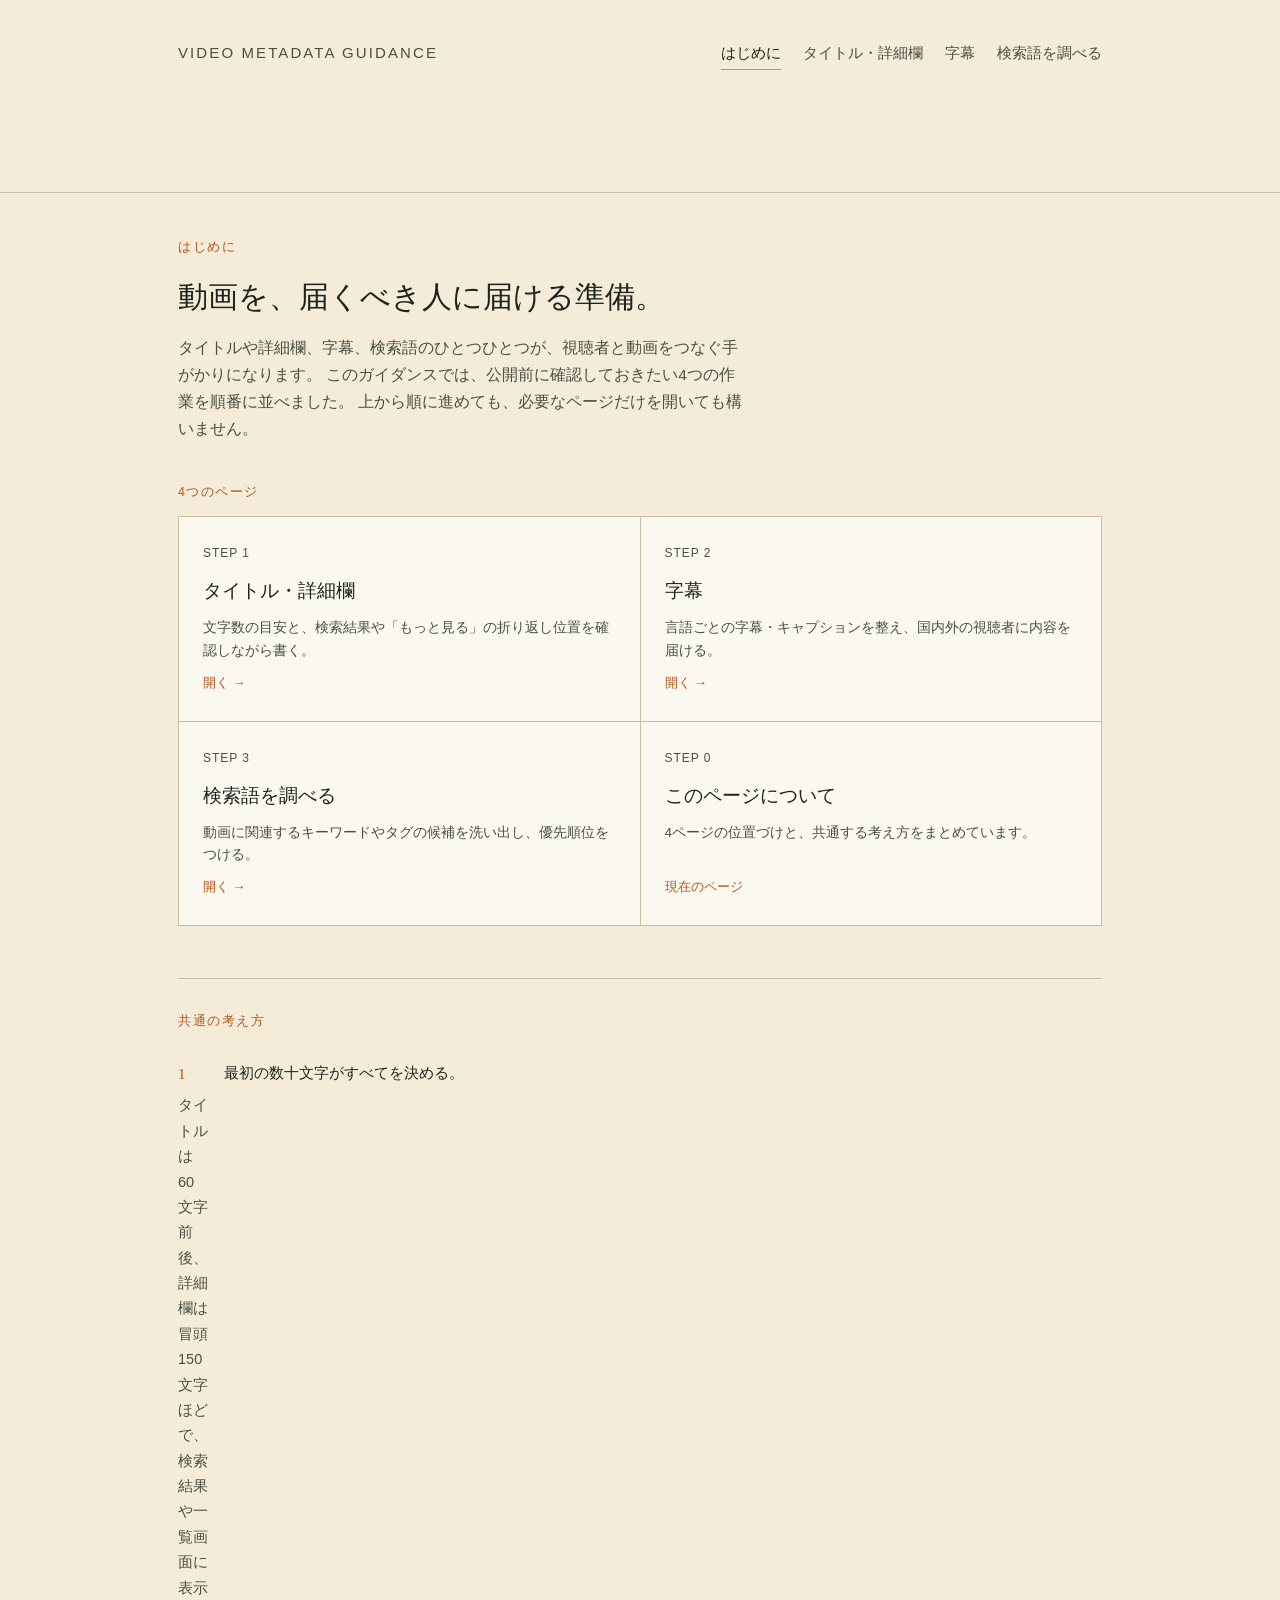
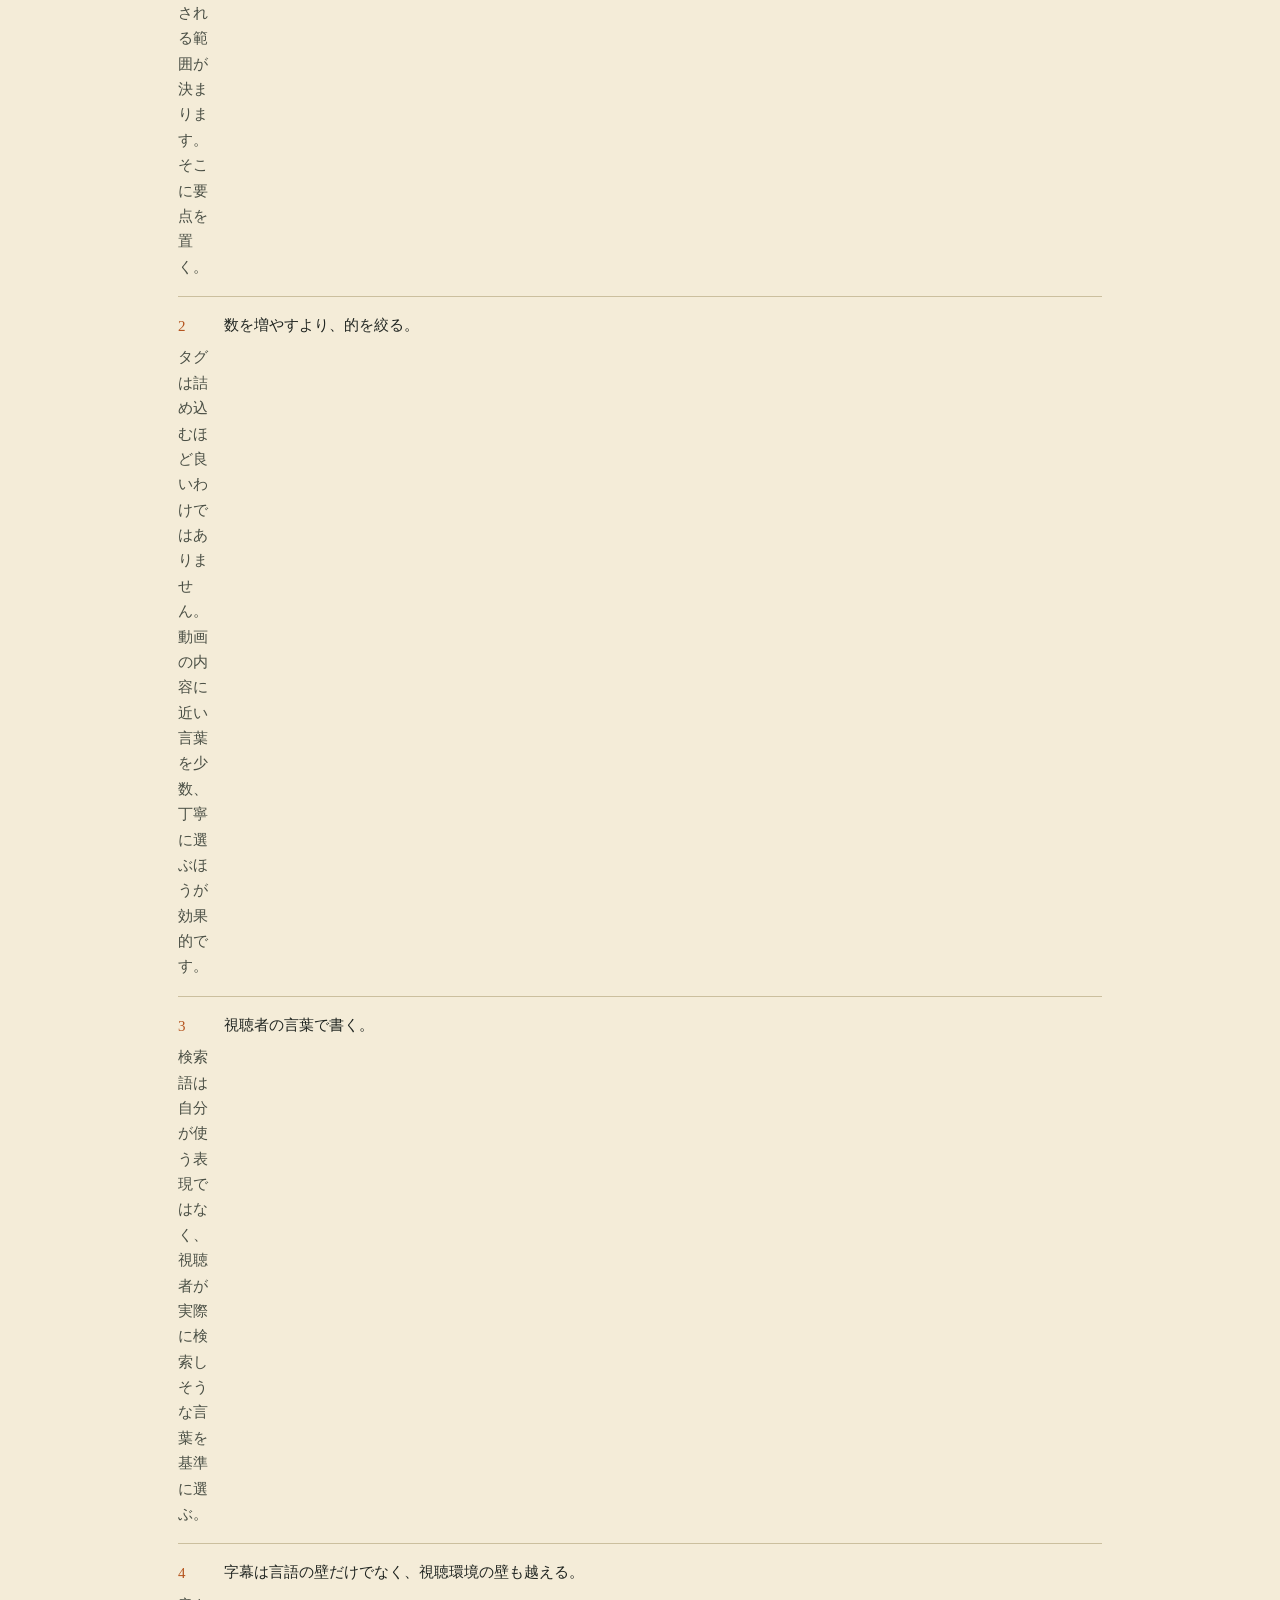
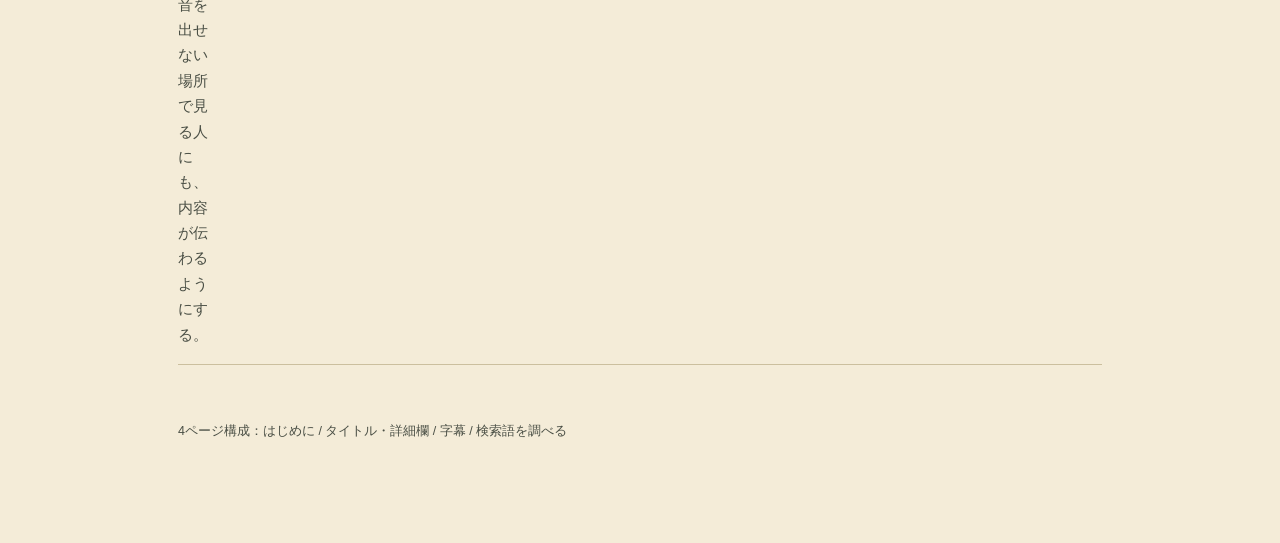
==== index.html @ c5a09285 "Add files via upload" ====
<!DOCTYPE html>
<html lang="ja">
<head>
<meta charset="UTF-8">
<meta name="viewport" content="width=device-width, initial-scale=1.0">
<title>動画メタデータ ガイダンス</title>
<link rel="stylesheet" href="style.css">
</head>
<body>

<header class="top">
  <div class="wrap">
    <div class="brand">VIDEO METADATA GUIDANCE</div>
    <nav class="pages">
      <a href="index.html" aria-current="page">はじめに</a>
      <a href="description.html">タイトル・詳細欄</a>
      <a href="translation.html">字幕</a>
      <a href="keyword.html">検索語を調べる</a>
    </nav>
  </div>
</header>

<div class="wrap">

  <p class="section-label">はじめに</p>
  <h1>動画を、届くべき人に届ける準備。</h1>
  <p class="lede">
    タイトルや詳細欄、字幕、検索語のひとつひとつが、視聴者と動画をつなぐ手がかりになります。
    このガイダンスでは、公開前に確認しておきたい4つの作業を順番に並べました。
    上から順に進めても、必要なページだけを開いても構いません。
  </p>

  <p class="section-label">4つのページ</p>
  <div class="map">
    <a href="description.html">
      <span class="step">STEP 1</span>
      <h2>タイトル・詳細欄</h2>
      <p>文字数の目安と、検索結果や「もっと見る」の折り返し位置を確認しながら書く。</p>
      <span class="go">開く →</span>
    </a>
    <a href="translation.html">
      <span class="step">STEP 2</span>
      <h2>字幕</h2>
      <p>言語ごとの字幕・キャプションを整え、国内外の視聴者に内容を届ける。</p>
      <span class="go">開く →</span>
    </a>
    <a href="keyword.html">
      <span class="step">STEP 3</span>
      <h2>検索語を調べる</h2>
      <p>動画に関連するキーワードやタグの候補を洗い出し、優先順位をつける。</p>
      <span class="go">開く →</span>
    </a>
    <a href="index.html">
      <span class="step">STEP 0</span>
      <h2>このページについて</h2>
      <p>4ページの位置づけと、共通する考え方をまとめています。</p>
      <span class="go">現在のページ</span>
    </a>
  </div>

  <div class="principles">
    <p class="section-label">共通の考え方</p>
    <ol>
      <li><strong>最初の数十文字がすべてを決める。</strong>タイトルは60文字前後、詳細欄は冒頭150文字ほどで、検索結果や一覧画面に表示される範囲が決まります。そこに要点を置く。</li>
      <li><strong>数を増やすより、的を絞る。</strong>タグは詰め込むほど良いわけではありません。動画の内容に近い言葉を少数、丁寧に選ぶほうが効果的です。</li>
      <li><strong>視聴者の言葉で書く。</strong>検索語は自分が使う表現ではなく、視聴者が実際に検索しそうな言葉を基準に選ぶ。</li>
      <li><strong>字幕は言語の壁だけでなく、視聴環境の壁も越える。</strong>音を出せない場所で見る人にも、内容が伝わるようにする。</li>
    </ol>
  </div>

  <footer>
    4ページ構成：はじめに / タイトル・詳細欄 / 字幕 / 検索語を調べる
  </footer>

</div>

</body>
</html>
---- style.css ----
:root {
  --bg: #f4ecd8;
  --ink: #1f2420;
  --ink-soft: #4a4f45;
  --line: #cbbf9e;
  --panel: #fbf8ef;
  --accent: #b5551f;
  --accent-soft: #d98e3e;
  --good: #4c6b4f;
  --warn: #b5551f;
}

/* ---------- 基本 ---------- */
* { box-sizing: border-box; }

body {
  margin: 0;
  background: var(--bg);
  color: var(--ink);
  font-family: "Hiragino Mincho ProN", "Yu Mincho", Georgia, serif;
  line-height: 1.75;
}

.wrap { max-width: 980px; margin: 0 auto; padding: 0 28px 100px; }
.sans { font-family: "Hiragino Kaku Gothic ProN", "Yu Gothic", sans-serif; }

/* ---------- ヘッダー・ナビゲーション ---------- */
header.top {
  border-bottom: 1px solid var(--line);
  padding: 40px 0 22px;
  margin-bottom: 44px;
}
header.top .wrap {
  display: flex;
  align-items: baseline;
  justify-content: space-between;
  flex-wrap: wrap;
  gap: 12px 24px;
}
.brand {
  font-size: 15px;
  letter-spacing: 0.14em;
  color: var(--ink-soft);
  font-family: "Hiragino Kaku Gothic ProN", "Yu Gothic", sans-serif;
}
nav.pages {
  display: flex;
  gap: 22px;
  flex-wrap: wrap;
  font-family: "Hiragino Kaku Gothic ProN", "Yu Gothic", sans-serif;
}
nav.pages a {
  font-size: 14.5px;
  color: var(--ink-soft);
  text-decoration: none;
  padding-bottom: 3px;
  border-bottom: 1px solid transparent;
}
nav.pages a:hover,
nav.pages a[aria-current="page"] {
  color: var(--ink);
  border-bottom-color: var(--accent-soft);
}

/* ---------- 見出し・リード文 ---------- */
h1 { font-size: 30px; font-weight: 500; margin: 0 0 10px; }
.lede {
  font-family: "Hiragino Kaku Gothic ProN", "Yu Gothic", sans-serif;
  font-size: 15.5px;
  color: var(--ink-soft);
  max-width: 66ch;
  margin: 0 0 40px;
}
.section-label {
  font-family: "Hiragino Kaku Gothic ProN", "Yu Gothic", sans-serif;
  font-size: 12.5px;
  letter-spacing: 0.12em;
  color: var(--accent);
  margin: 0 0 12px;
}

/* ---------- 入力ブロック共通 ---------- */
.field-block { margin-bottom: 54px; }
.field-head {
  display: flex;
  justify-content: space-between;
  align-items: baseline;
  margin-bottom: 10px;
  flex-wrap: wrap;
  gap: 6px 16px;
}
.field-head h2 { font-size: 20px; font-weight: 500; margin: 0; }
.field-note {
  font-family: "Hiragino Kaku Gothic ProN", "Yu Gothic", sans-serif;
  font-size: 13.5px;
  color: var(--ink-soft);
  margin: 0 0 14px;
}

.counter {
  font-family: "SFMono-Regular", Menlo, Consolas, monospace;
  font-size: 13.5px;
  color: var(--ink-soft);
}
.counter b { color: var(--ink); font-weight: 600; }
.counter.state-good b { color: var(--good); }
.counter.state-warn b { color: var(--warn); }

textarea,
input[type="text"],
select {
  width: 100%;
  font-family: "Hiragino Kaku Gothic ProN", "Yu Gothic", sans-serif;
  font-size: 14.5px;
  color: var(--ink);
  background: var(--panel);
  border: 1px solid var(--line);
  padding: 12px 14px;
  resize: vertical;
  line-height: 1.7;
}
textarea:focus,
input[type="text"]:focus,
select:focus {
  outline: none;
  border-color: var(--accent-soft);
}
#titleInput { font-size: 17px; }
#descInput { min-height: 220px; }

.row2 { display: grid; grid-template-columns: 1fr 1fr; gap: 20px; margin-bottom: 16px; }
.row2 label {
  display: block;
  font-family: "Hiragino Kaku Gothic ProN", "Yu Gothic", sans-serif;
  font-size: 12.5px;
  color: var(--ink-soft);
  margin-bottom: 6px;
}

/* ---------- 目盛り付きプログレスバー ---------- */
.ruler { position: relative; height: 8px; background: var(--line); margin: 14px 0 6px; }
.ruler .fill {
  position: absolute;
  top: 0; left: 0; height: 100%;
  background: var(--accent-soft);
  transition: width 0.1s linear;
}
.ruler .fill.over { background: var(--warn); }
.ruler .mark { position: absolute; top: -3px; width: 1px; height: 14px; background: var(--ink); opacity: 0.35; }
.ruler .mark-label {
  position: absolute;
  top: 12px;
  font-size: 11px;
  font-family: "Hiragino Kaku Gothic ProN", "Yu Gothic", sans-serif;
  color: var(--ink-soft);
  white-space: nowrap;
  transform: translateX(-50%);
}

/* ---------- 検索結果プレビュー（SERP） ---------- */
.preview-label {
  font-family: "Hiragino Kaku Gothic ProN", "Yu Gothic", sans-serif;
  font-size: 12px;
  color: var(--ink-soft);
  margin: 34px 0 8px;
}
.serp {
  background: var(--panel);
  border: 1px solid var(--line);
  padding: 16px 18px;
  max-width: 560px;
}
.serp .serp-title {
  color: #1a0dab;
  font-family: Arial, sans-serif;
  font-size: 18px;
  line-height: 1.3;
  margin-bottom: 4px;
  word-break: break-word;
}
.serp .serp-meta {
  font-family: Arial, sans-serif;
  font-size: 12.5px;
  color: #4a4f45;
  margin-bottom: 6px;
}
.serp .serp-desc {
  font-family: Arial, sans-serif;
  font-size: 13px;
  color: #3c3c3c;
  line-height: 1.5;
}
.serp .serp-desc .cut { color: #8a8578; }

/* ---------- 統計表示 ---------- */
.stat-bar { display: flex; gap: 28px; margin: 16px 0 4px; flex-wrap: wrap; }
.stat { font-family: "Hiragino Kaku Gothic ProN", "Yu Gothic", sans-serif; }
.stat .num {
  font-family: "SFMono-Regular", Menlo, Consolas, monospace;
  font-size: 22px;
  color: var(--ink);
  display: block;
}
.stat .num.warn { color: var(--warn); }
.stat .num.good { color: var(--good); }
.stat .label { font-size: 12px; color: var(--ink-soft); }

/* ---------- ヒント・注意リスト ---------- */
.tips {
  font-family: "Hiragino Kaku Gothic ProN", "Yu Gothic", sans-serif;
  margin-top: 22px;
  padding-top: 18px;
  border-top: 1px solid var(--line);
}
.tips ul { margin: 0; padding-left: 0; list-style: none; }
.tips li {
  font-size: 13.5px;
  color: var(--ink-soft);
  padding: 8px 0 8px 18px;
  position: relative;
}
.tips li::before { content: "―"; position: absolute; left: 0; color: var(--accent-soft); }
.tips li.flag { color: var(--warn); }
.tips li.flag::before { content: "!"; color: var(--warn); font-weight: bold; }

/* ---------- トップページ：ページ一覧マップ ---------- */
.map {
  display: grid;
  grid-template-columns: repeat(2, 1fr);
  gap: 1px;
  background: var(--line);
  border: 1px solid var(--line);
  margin-bottom: 52px;
}
.map a {
  background: var(--panel);
  text-decoration: none;
  color: inherit;
  padding: 26px 24px;
  display: flex;
  flex-direction: column;
  gap: 10px;
  min-height: 150px;
  transition: background 0.15s ease;
}
.map a:hover { background: #fffdf6; }
.map .step {
  font-family: "Hiragino Kaku Gothic ProN", "Yu Gothic", sans-serif;
  font-size: 12px;
  color: var(--ink-soft);
  letter-spacing: 0.08em;
}
.map h2 { font-size: 19px; font-weight: 500; margin: 0; }
.map p {
  font-family: "Hiragino Kaku Gothic ProN", "Yu Gothic", sans-serif;
  font-size: 13.5px;
  color: var(--ink-soft);
  margin: 0;
  line-height: 1.65;
}
.map .go {
  margin-top: auto;
  font-family: "Hiragino Kaku Gothic ProN", "Yu Gothic", sans-serif;
  font-size: 13px;
  color: var(--accent);
}

/* ---------- トップページ：共通の考え方 ---------- */
.principles { border-top: 1px solid var(--line); padding-top: 32px; }
.principles ol {
  font-family: "Hiragino Kaku Gothic ProN", "Yu Gothic", sans-serif;
  padding: 0;
  margin: 0;
  list-style: none;
  counter-reset: p;
}
.principles li {
  counter-increment: p;
  display: grid;
  grid-template-columns: 30px 1fr;
  gap: 4px 16px;
  padding: 16px 0;
  border-bottom: 1px solid var(--line);
  font-size: 14.5px;
  color: var(--ink-soft);
}
.principles li::before {
  content: counter(p);
  font-family: Georgia, serif;
  font-size: 15px;
  color: var(--accent);
}
.principles strong {
  display: block;
  color: var(--ink);
  font-weight: 500;
  margin-bottom: 3px;
}

/* ---------- 字幕ページ：言語チェックリスト ---------- */
.lang-grid {
  display: grid;
  grid-template-columns: repeat(auto-fill, minmax(150px, 1fr));
  gap: 1px;
  background: var(--line);
  border: 1px solid var(--line);
  margin-top: 6px;
}
.lang-grid label {
  background: var(--panel);
  padding: 10px 12px;
  display: flex;
  align-items: center;
  gap: 8px;
  font-family: "Hiragino Kaku Gothic ProN", "Yu Gothic", sans-serif;
  font-size: 13.5px;
  cursor: pointer;
}
.lang-grid input[type="checkbox"] { accent-color: var(--accent); }

/* ---------- 検索語ページ：タグ入力 ---------- */
.tag-input-row { display: flex; gap: 8px; margin-bottom: 14px; }
.tag-input-row input { flex: 1; }
.tag-input-row button {
  font-family: "Hiragino Kaku Gothic ProN", "Yu Gothic", sans-serif;
  font-size: 14px;
  background: var(--ink);
  color: var(--bg);
  border: none;
  padding: 0 22px;
  cursor: pointer;
}
.tag-input-row button:hover { background: var(--accent); }

.tag-list { display: flex; flex-wrap: wrap; gap: 8px; margin-bottom: 14px; min-height: 34px; }
.tag-chip {
  font-family: "Hiragino Kaku Gothic ProN", "Yu Gothic", sans-serif;
  font-size: 13.5px;
  background: var(--panel);
  border: 1px solid var(--line);
  padding: 6px 10px 6px 12px;
  display: flex;
  align-items: center;
  gap: 8px;
}
.tag-chip .len { color: var(--ink-soft); font-size: 11.5px; }
.tag-chip .remove { cursor: pointer; color: var(--ink-soft); font-size: 15px; line-height: 1; }
.tag-chip .remove:hover { color: var(--warn); }
.tag-chip.over { border-color: var(--warn); }

/* ---------- 検索語ページ：キーワード頻度テーブル ---------- */
.kw-table {
  width: 100%;
  border-collapse: collapse;
  font-family: "Hiragino Kaku Gothic ProN", "Yu Gothic", sans-serif;
  font-size: 13.5px;
}
.kw-table th, .kw-table td { text-align: left; padding: 9px 10px; border-bottom: 1px solid var(--line); }
.kw-table th { color: var(--ink-soft); font-weight: 500; font-size: 12px; letter-spacing: 0.04em; }
.kw-table td.bar-cell { width: 40%; }
.kw-bar { height: 10px; background: var(--accent-soft); }
.kw-table tr.in-tags td:first-child { color: var(--good); }

/* ---------- フッター ---------- */
footer.pagefoot {
  margin-top: 60px;
  padding-top: 20px;
  border-top: 1px solid var(--line);
  font-family: "Hiragino Kaku Gothic ProN", "Yu Gothic", sans-serif;
  font-size: 13px;
  color: var(--ink-soft);
  display: flex;
  justify-content: space-between;
  flex-wrap: wrap;
  gap: 8px 16px;
}
footer.pagefoot a { color: var(--accent); text-decoration: none; }

footer {
  margin-top: 56px;
  font-family: "Hiragino Kaku Gothic ProN", "Yu Gothic", sans-serif;
  font-size: 12.5px;
  color: var(--ink-soft);
}

/* ---------- レスポンシブ ---------- */
@media (max-width: 620px) {
  h1 { font-size: 24px; }
  .map { grid-template-columns: 1fr; }
  .field-head { flex-direction: column; align-items: flex-start; }
  .row2 { grid-template-columns: 1fr; }
}
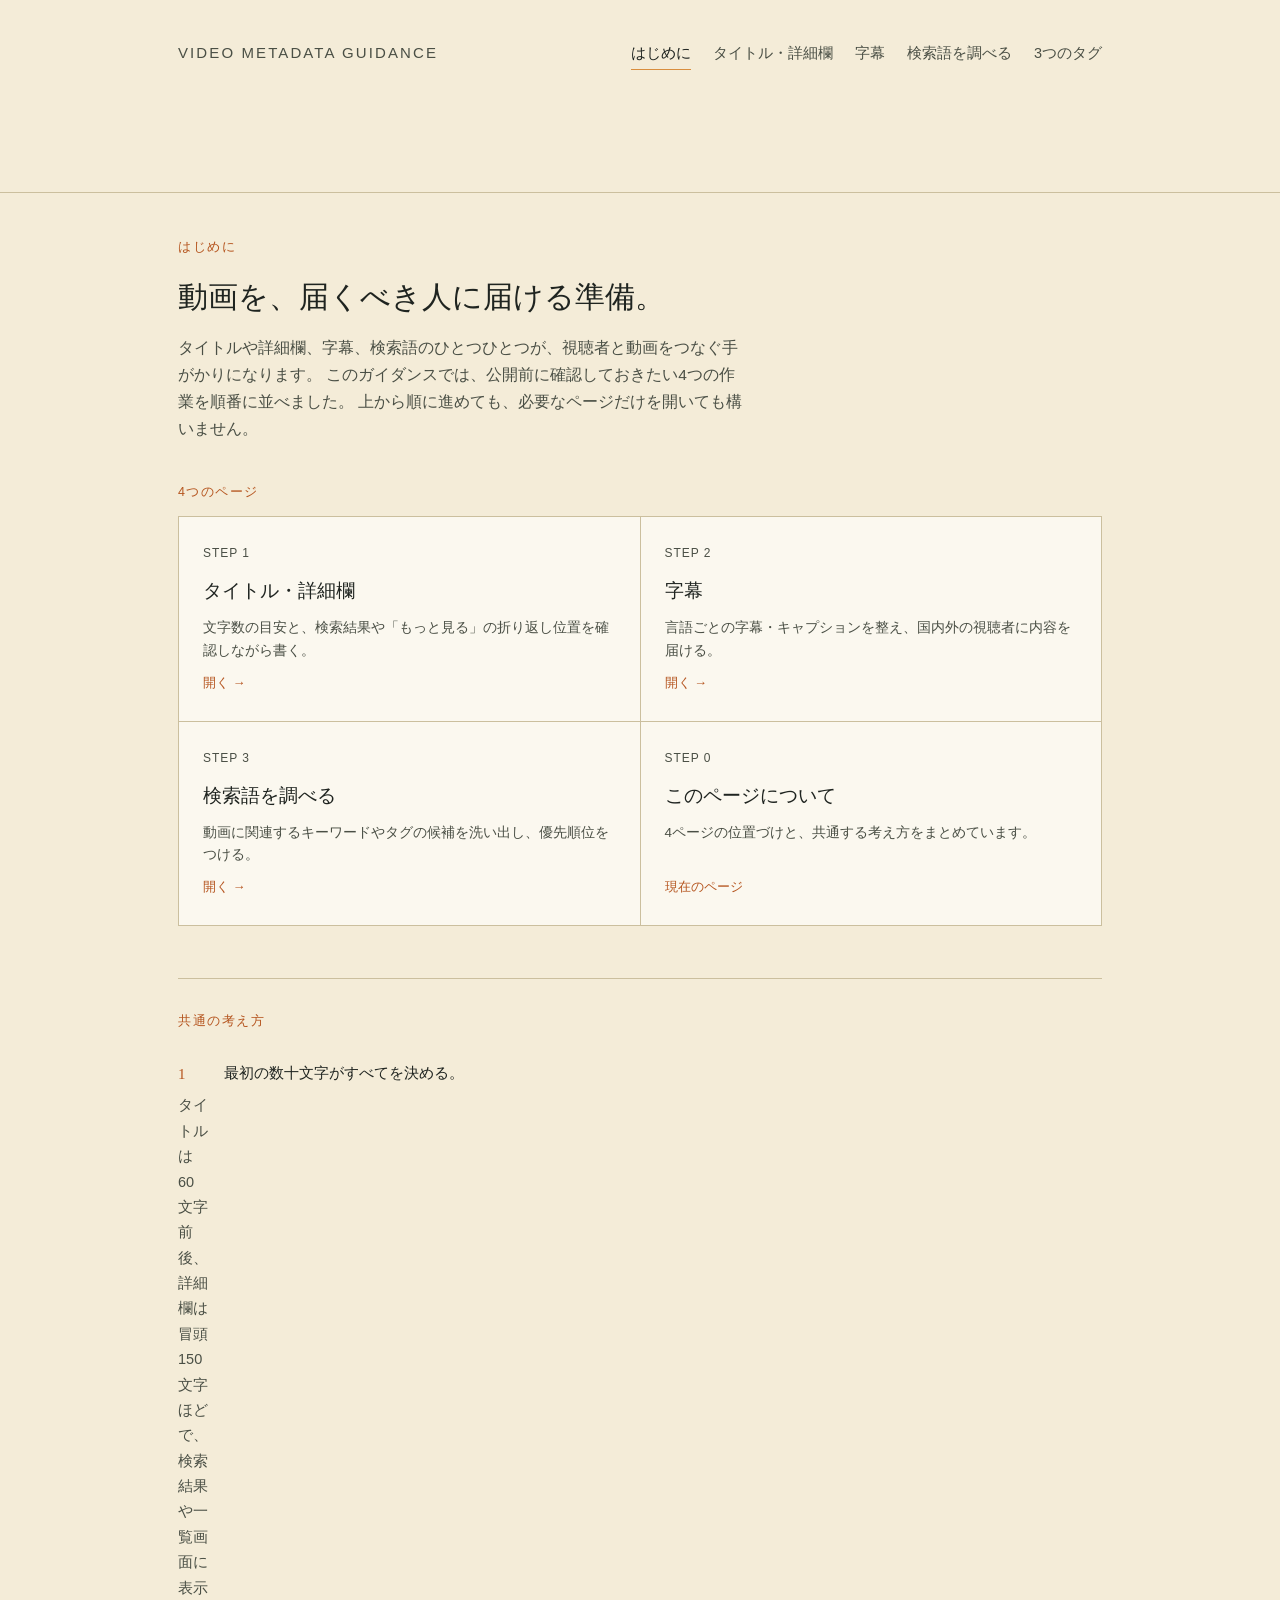
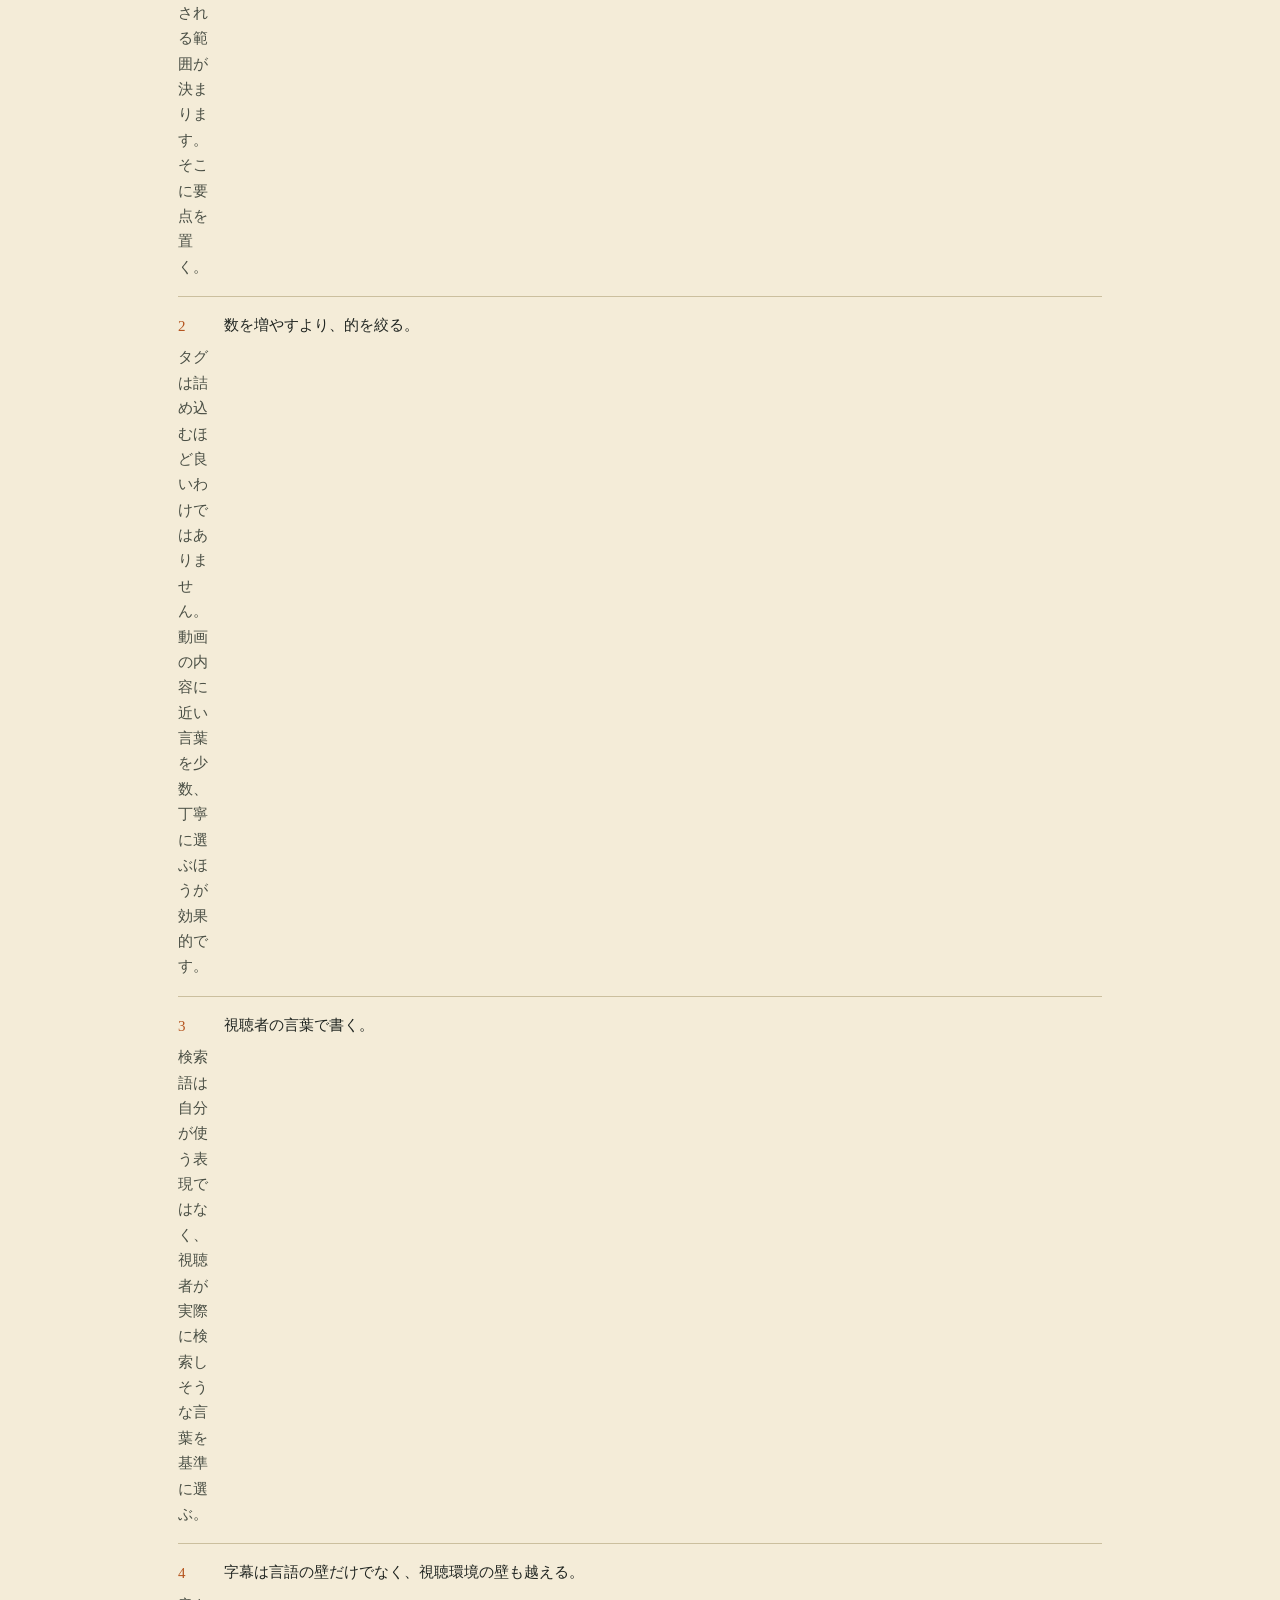
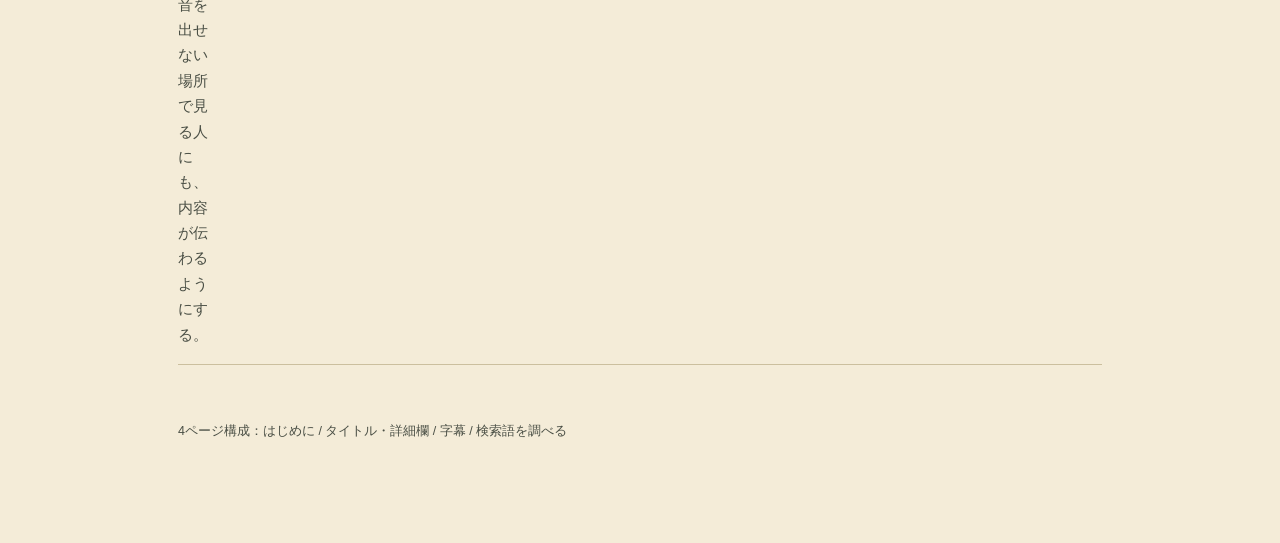
==== commit 5dd92dc3: "Add files via upload" ====
--- a/index.html
+++ b/index.html
@@ -16,6 +16,7 @@
       <a href="description.html">タイトル・詳細欄</a>
       <a href="translation.html">字幕</a>
       <a href="keyword.html">検索語を調べる</a>
+      <a href="threetags.html">3つのタグ</a>
     </nav>
   </div>
 </header>
--- a/style.css
+++ b/style.css
@@ -361,6 +361,139 @@
 .kw-bar { height: 10px; background: var(--accent-soft); }
 .kw-table tr.in-tags td:first-child { color: var(--good); }
 
+/* ---------- アコーディオン（トグル開閉） ---------- */
+.accordion { border-top: 1px solid var(--line); margin-bottom: 44px; }
+.acc-item { border-bottom: 1px solid var(--line); }
+
+.acc-trigger {
+  display: block;
+  width: 100%;
+  text-align: left;
+  background: none;
+  border: none;
+  cursor: pointer;
+  padding: 20px 0;
+  font: inherit;
+  color: var(--ink);
+}
+.acc-trigger:hover .acc-title { color: var(--accent); }
+.acc-trigger:focus-visible { outline: 2px solid var(--accent-soft); outline-offset: 4px; }
+
+.acc-head { display: flex; align-items: baseline; gap: 14px; }
+.acc-mark {
+  font-family: Georgia, serif;
+  font-size: 20px;
+  color: var(--accent);
+  flex-shrink: 0;
+  width: 1.4em;
+}
+.acc-title {
+  font-size: 19px;
+  font-weight: 500;
+  line-height: 1.5;
+  transition: color 0.15s ease;
+}
+.acc-caret {
+  margin-left: auto;
+  font-family: "Hiragino Kaku Gothic ProN", "Yu Gothic", sans-serif;
+  font-size: 13px;
+  color: var(--ink-soft);
+  flex-shrink: 0;
+  transition: transform 0.15s ease;
+}
+.acc-item[data-open="true"] .acc-caret { transform: rotate(180deg); }
+
+.acc-body {
+  overflow: hidden;
+  max-height: 0;
+  transition: max-height 0.25s ease;
+}
+.acc-item[data-open="true"] .acc-body { max-height: var(--acc-body-h, 2000px); }
+
+.acc-body-inner {
+  font-family: "Hiragino Kaku Gothic ProN", "Yu Gothic", sans-serif;
+  font-size: 14.5px;
+  color: var(--ink-soft);
+  padding: 0 0 24px 34px;
+}
+.acc-body-inner p { margin: 0 0 14px; }
+.acc-body-inner p:last-child { margin-bottom: 0; }
+.acc-body-inner code {
+  font-family: "SFMono-Regular", Menlo, Consolas, monospace;
+  font-size: 13px;
+  background: var(--panel);
+  border: 1px solid var(--line);
+  padding: 1px 6px;
+}
+
+/* Q&A：入れ子のトグル */
+.qa-block { margin-top: 4px; }
+.qa-item { border-top: 1px solid var(--line); }
+.qa-item:first-child { border-top: none; }
+
+.qa-trigger {
+  display: flex;
+  align-items: baseline;
+  gap: 10px;
+  width: 100%;
+  text-align: left;
+  background: none;
+  border: none;
+  cursor: pointer;
+  padding: 14px 0;
+  font: inherit;
+}
+.qa-trigger:hover .qa-label { color: var(--accent); }
+.qa-trigger:focus-visible { outline: 2px solid var(--accent-soft); outline-offset: 4px; }
+
+.qa-mark {
+  font-family: "Hiragino Kaku Gothic ProN", "Yu Gothic", sans-serif;
+  font-size: 13px;
+  font-weight: 700;
+  color: var(--accent);
+  flex-shrink: 0;
+}
+.qa-label {
+  font-family: "Hiragino Kaku Gothic ProN", "Yu Gothic", sans-serif;
+  font-size: 14.5px;
+  color: var(--ink);
+  line-height: 1.6;
+  transition: color 0.15s ease;
+}
+.qa-caret {
+  margin-left: auto;
+  font-size: 12px;
+  color: var(--ink-soft);
+  flex-shrink: 0;
+  transition: transform 0.15s ease;
+}
+.qa-item[data-open="true"] .qa-caret { transform: rotate(180deg); }
+
+.qa-body {
+  overflow: hidden;
+  max-height: 0;
+  transition: max-height 0.25s ease;
+}
+.qa-item[data-open="true"] .qa-body { max-height: var(--qa-body-h, 1000px); }
+
+.qa-body-inner {
+  font-family: "Hiragino Kaku Gothic ProN", "Yu Gothic", sans-serif;
+  font-size: 14px;
+  color: var(--ink-soft);
+  padding: 0 0 18px 23px;
+}
+.qa-body-inner p { margin: 0 0 10px; }
+.qa-body-inner p:last-child { margin-bottom: 0; }
+.qa-body-inner code {
+  font-family: "SFMono-Regular", Menlo, Consolas, monospace;
+  font-size: 12.5px;
+  background: var(--panel);
+  border: 1px solid var(--line);
+  padding: 1px 6px;
+}
+.qa-body-inner ul { margin: 8px 0; padding-left: 20px; }
+.qa-body-inner li { margin-bottom: 4px; }
+
 /* ---------- フッター ---------- */
 footer.pagefoot {
   margin-top: 60px;
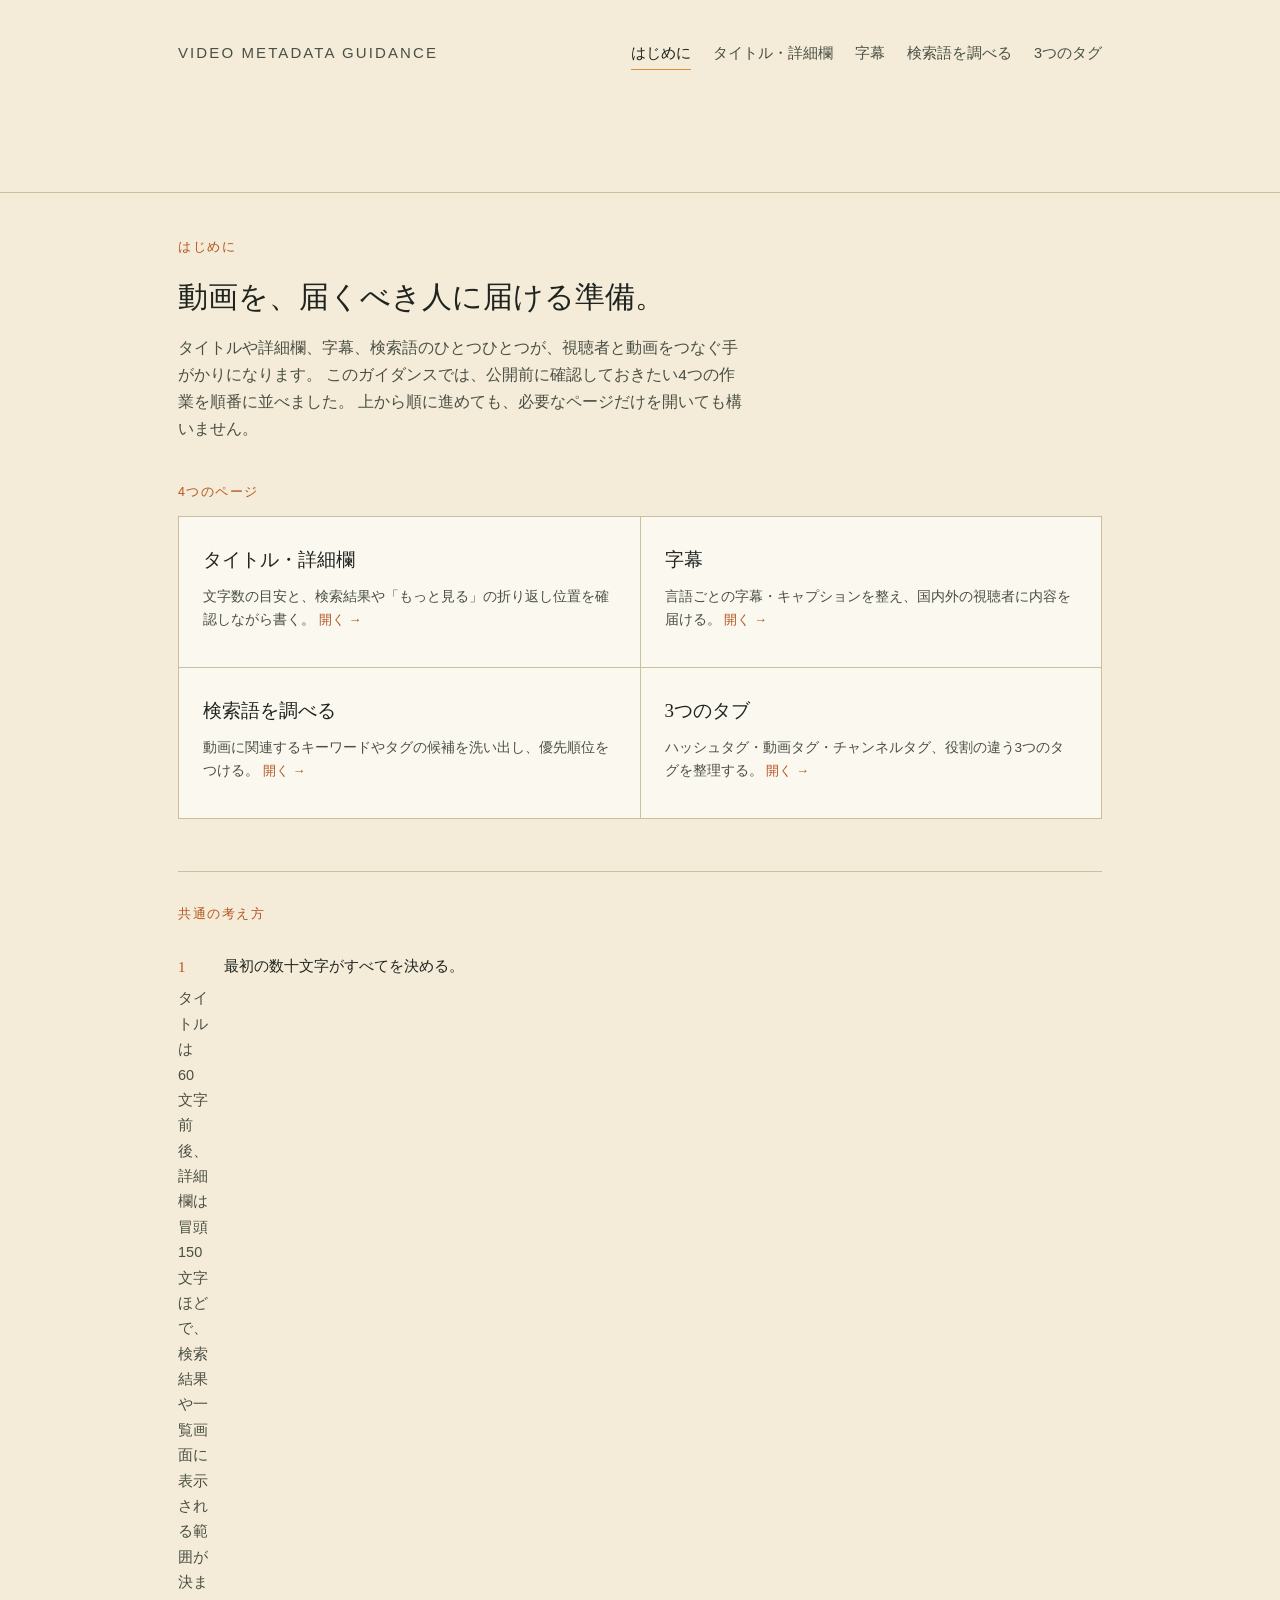
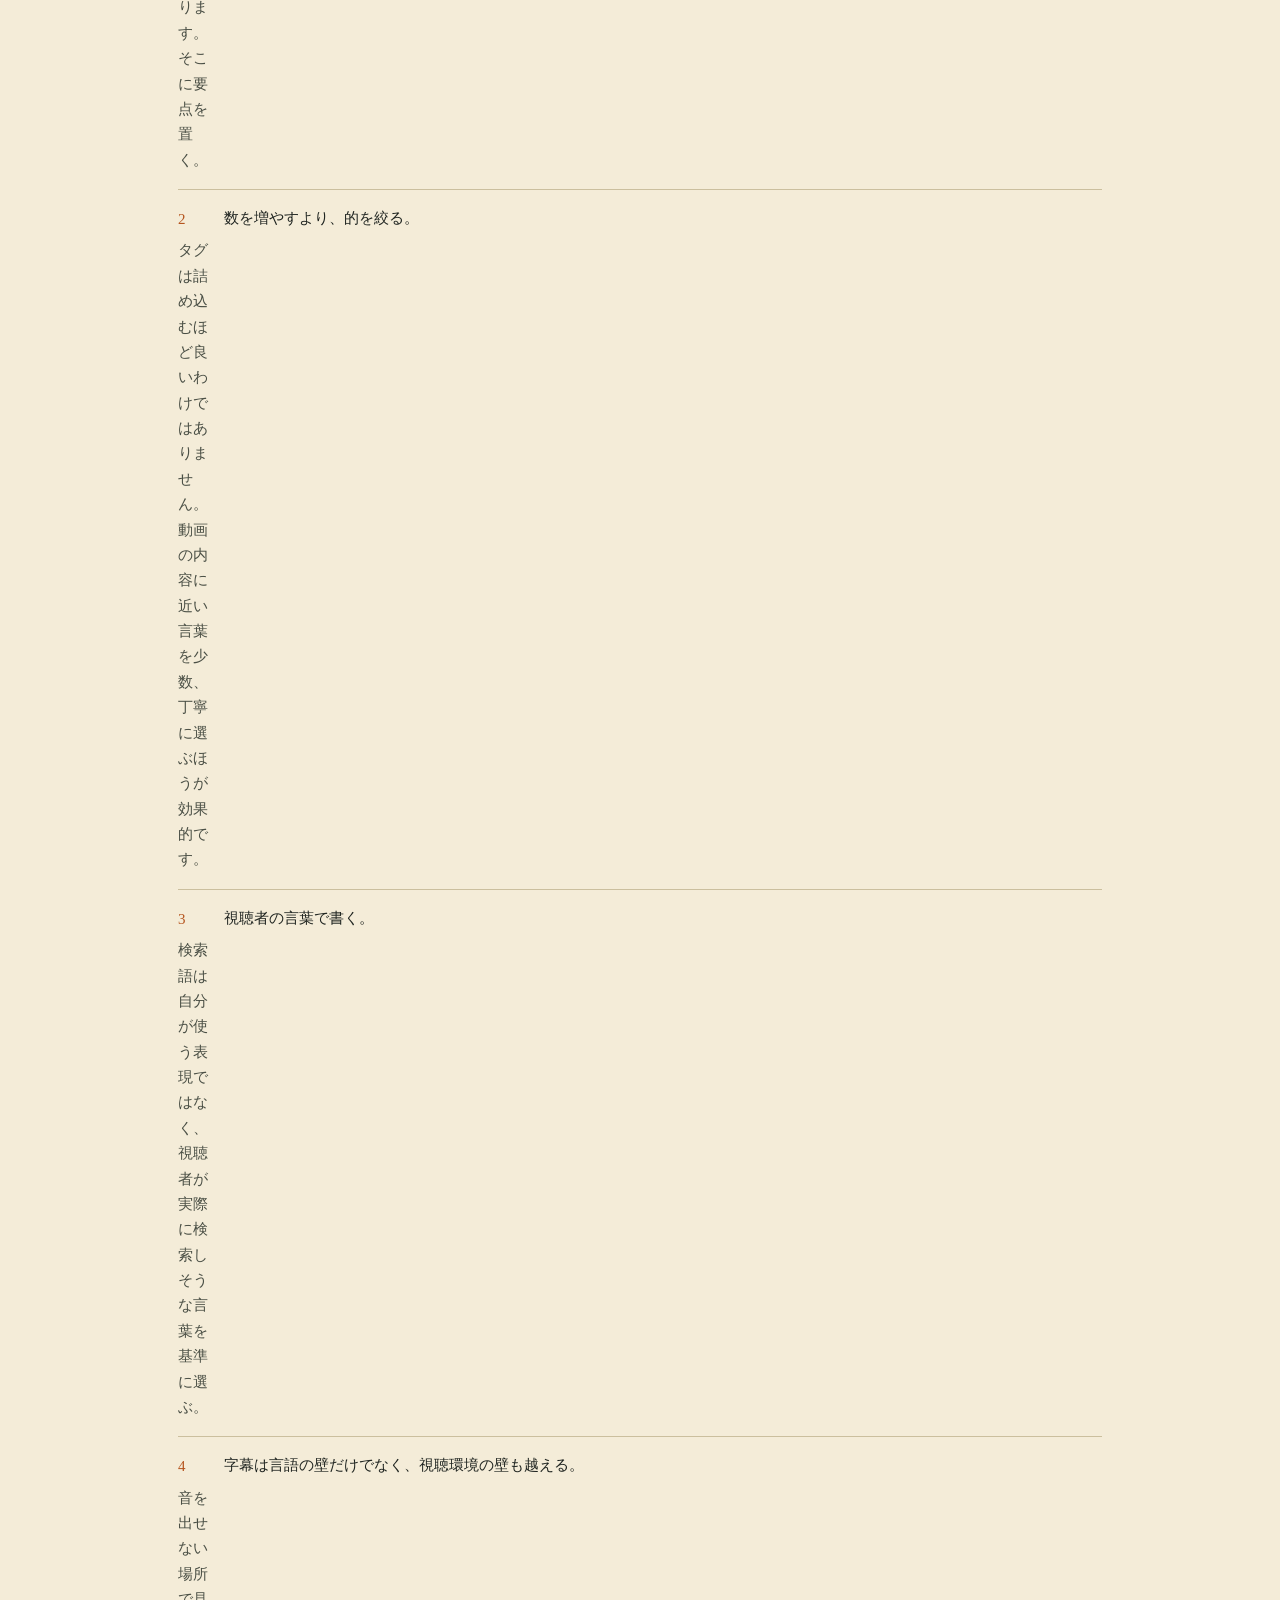
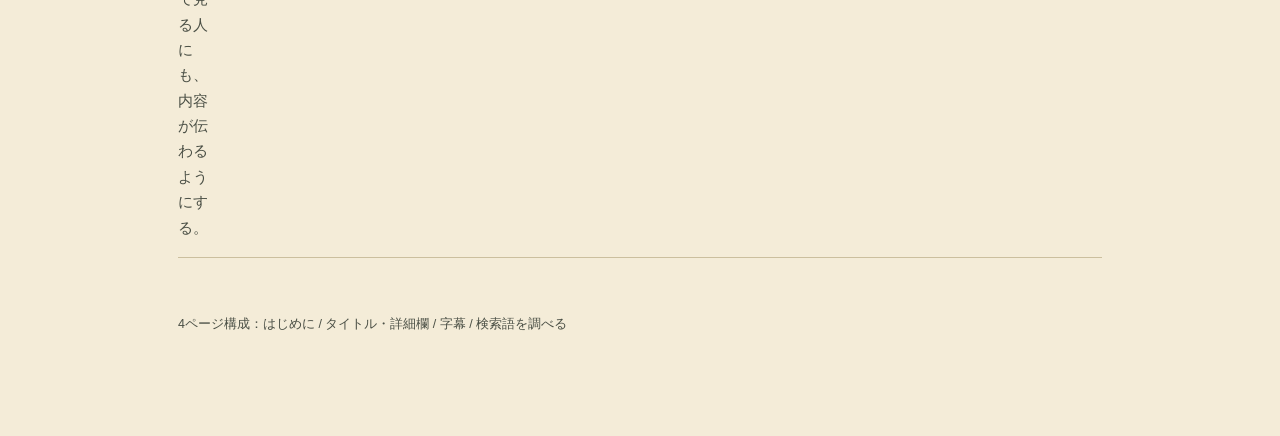
==== commit 58a00c0a: "Add files via upload" ====
--- a/index.html
+++ b/index.html
@@ -34,28 +34,20 @@
   <p class="section-label">4つのページ</p>
   <div class="map">
     <a href="description.html">
-      <span class="step">STEP 1</span>
       <h2>タイトル・詳細欄</h2>
-      <p>文字数の目安と、検索結果や「もっと見る」の折り返し位置を確認しながら書く。</p>
-      <span class="go">開く →</span>
+      <p>文字数の目安と、検索結果や「もっと見る」の折り返し位置を確認しながら書く。 <span class="go">開く →</span></p>
     </a>
     <a href="translation.html">
-      <span class="step">STEP 2</span>
       <h2>字幕</h2>
-      <p>言語ごとの字幕・キャプションを整え、国内外の視聴者に内容を届ける。</p>
-      <span class="go">開く →</span>
+      <p>言語ごとの字幕・キャプションを整え、国内外の視聴者に内容を届ける。 <span class="go">開く →</span></p>
     </a>
     <a href="keyword.html">
-      <span class="step">STEP 3</span>
       <h2>検索語を調べる</h2>
-      <p>動画に関連するキーワードやタグの候補を洗い出し、優先順位をつける。</p>
-      <span class="go">開く →</span>
+      <p>動画に関連するキーワードやタグの候補を洗い出し、優先順位をつける。 <span class="go">開く →</span></p>
     </a>
-    <a href="index.html">
-      <span class="step">STEP 0</span>
-      <h2>このページについて</h2>
-      <p>4ページの位置づけと、共通する考え方をまとめています。</p>
-      <span class="go">現在のページ</span>
+    <a href="threetags.html">
+      <h2>3つのタブ</h2>
+      <p>ハッシュタグ・動画タグ・チャンネルタグ、役割の違う3つのタグを整理する。 <span class="go">開く →</span></p>
     </a>
   </div>
 
--- a/style.css
+++ b/style.css
@@ -244,12 +244,6 @@
   transition: background 0.15s ease;
 }
 .map a:hover { background: #fffdf6; }
-.map .step {
-  font-family: "Hiragino Kaku Gothic ProN", "Yu Gothic", sans-serif;
-  font-size: 12px;
-  color: var(--ink-soft);
-  letter-spacing: 0.08em;
-}
 .map h2 { font-size: 19px; font-weight: 500; margin: 0; }
 .map p {
   font-family: "Hiragino Kaku Gothic ProN", "Yu Gothic", sans-serif;
@@ -259,10 +253,10 @@
   line-height: 1.65;
 }
 .map .go {
-  margin-top: auto;
   font-family: "Hiragino Kaku Gothic ProN", "Yu Gothic", sans-serif;
   font-size: 13px;
   color: var(--accent);
+  white-space: nowrap;
 }
 
 /* ---------- トップページ：共通の考え方 ---------- */
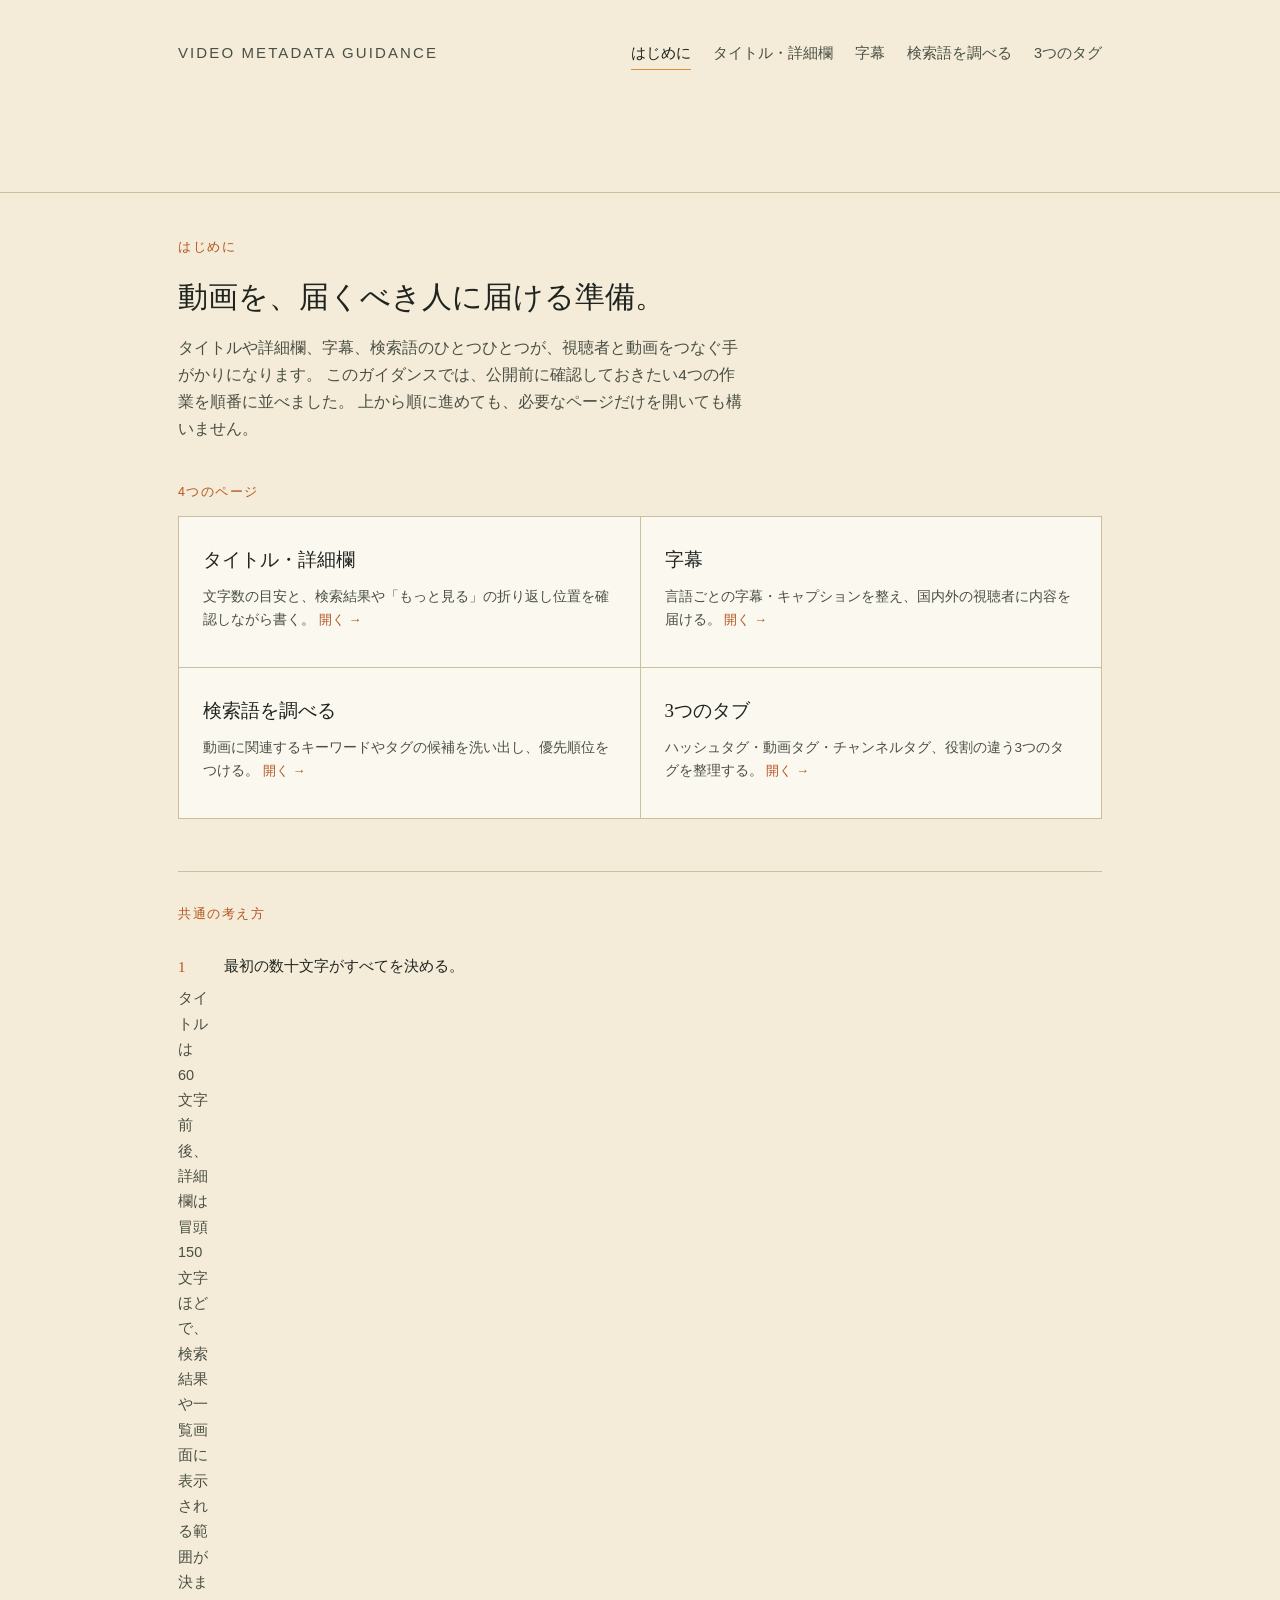
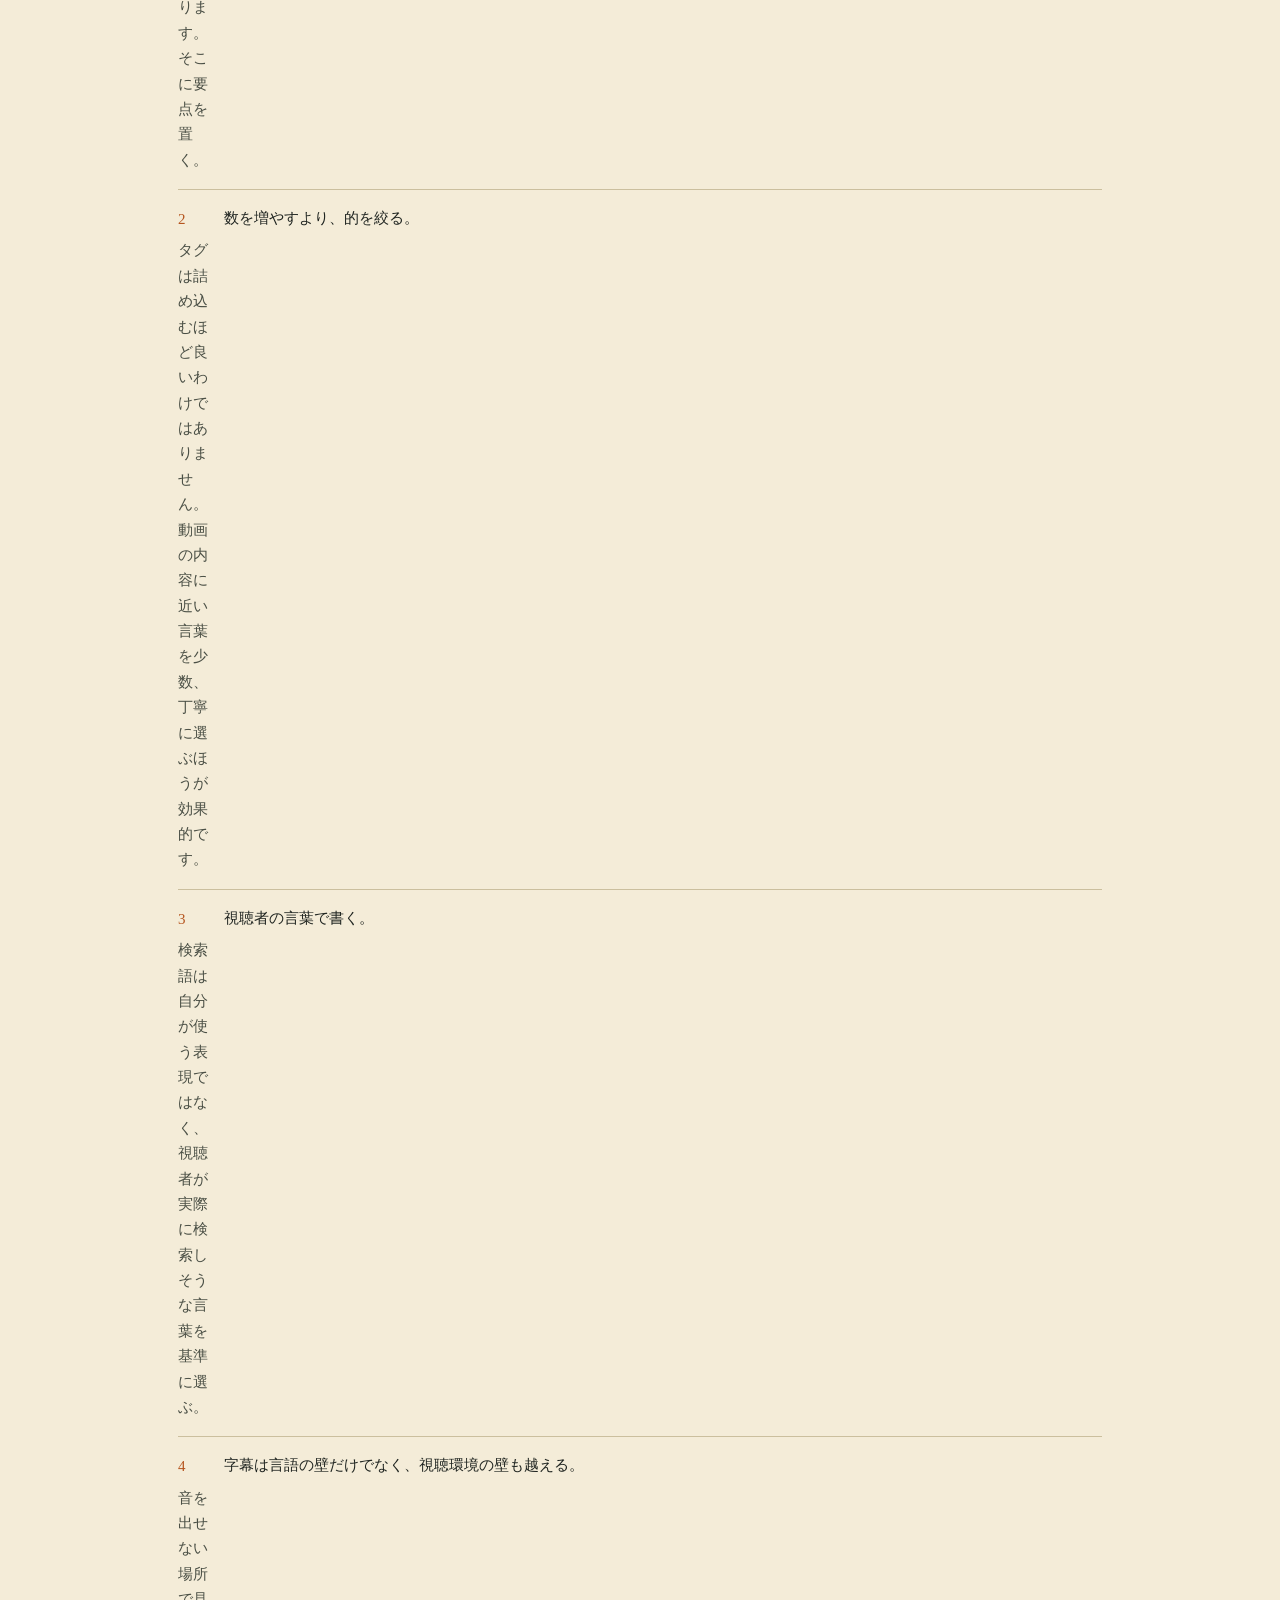
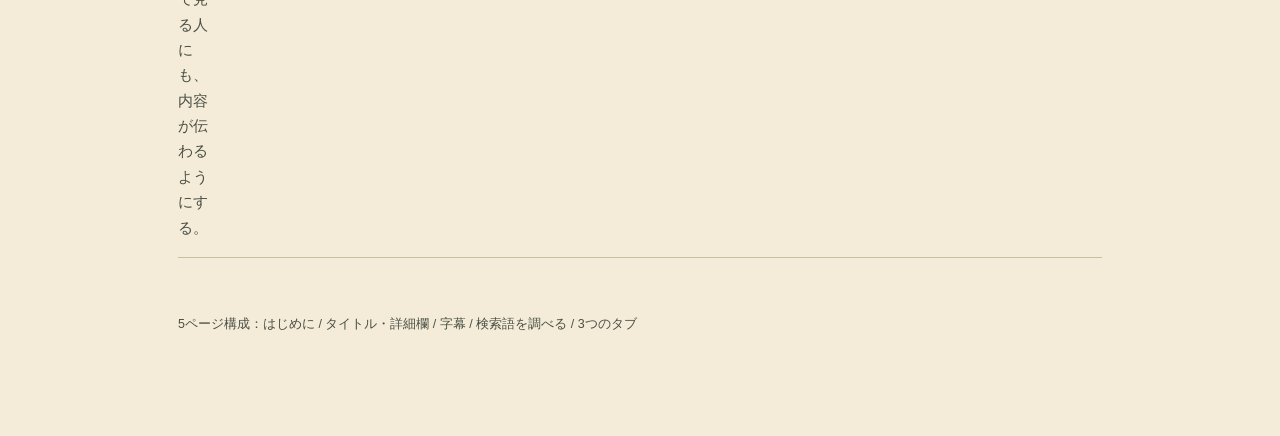
==== commit 20820eff: "Add files via upload" ====
--- a/index.html
+++ b/index.html
@@ -62,10 +62,26 @@
   </div>
 
   <footer>
-    4ページ構成：はじめに / タイトル・詳細欄 / 字幕 / 検索語を調べる
+    5ページ構成：はじめに / タイトル・詳細欄 / 字幕 / 検索語を調べる / 3つのタブ
   </footer>
 
 </div>
 
+<button class="to-top" id="toTop" aria-label="ページの一番上へ戻る">
+  <svg viewBox="0 0 24 24" stroke-width="2" stroke-linecap="round" stroke-linejoin="round">
+    <path d="M12 19V5"></path>
+    <path d="M5 12l7-7 7 7"></path>
+  </svg>
+</button>
+<script>
+  const toTop = document.getElementById('toTop');
+  window.addEventListener('scroll', () => {
+    toTop.classList.toggle('visible', window.scrollY > 300);
+  });
+  toTop.addEventListener('click', () => {
+    window.scrollTo({ top: 0, behavior: 'smooth' });
+  });
+</script>
+
 </body>
 </html>
--- a/style.css
+++ b/style.css
@@ -398,13 +398,14 @@
 .acc-item[data-open="true"] .acc-caret { transform: rotate(180deg); }
 
 .acc-body {
+  display: grid;
+  grid-template-rows: 0fr;
+  transition: grid-template-rows 0.25s ease;
+}
+.acc-item[data-open="true"] .acc-body { grid-template-rows: 1fr; }
+
+.acc-body-inner {
   overflow: hidden;
-  max-height: 0;
-  transition: max-height 0.25s ease;
-}
-.acc-item[data-open="true"] .acc-body { max-height: var(--acc-body-h, 2000px); }
-
-.acc-body-inner {
   font-family: "Hiragino Kaku Gothic ProN", "Yu Gothic", sans-serif;
   font-size: 14.5px;
   color: var(--ink-soft);
@@ -464,13 +465,14 @@
 .qa-item[data-open="true"] .qa-caret { transform: rotate(180deg); }
 
 .qa-body {
+  display: grid;
+  grid-template-rows: 0fr;
+  transition: grid-template-rows 0.25s ease;
+}
+.qa-item[data-open="true"] .qa-body { grid-template-rows: 1fr; }
+
+.qa-body-inner {
   overflow: hidden;
-  max-height: 0;
-  transition: max-height 0.25s ease;
-}
-.qa-item[data-open="true"] .qa-body { max-height: var(--qa-body-h, 1000px); }
-
-.qa-body-inner {
   font-family: "Hiragino Kaku Gothic ProN", "Yu Gothic", sans-serif;
   font-size: 14px;
   color: var(--ink-soft);
@@ -487,6 +489,35 @@
 }
 .qa-body-inner ul { margin: 8px 0; padding-left: 20px; }
 .qa-body-inner li { margin-bottom: 4px; }
+
+/* ---------- ページトップへ戻る（固定ボタン） ---------- */
+.to-top {
+  position: fixed;
+  right: 24px;
+  bottom: 24px;
+  width: 46px;
+  height: 46px;
+  display: flex;
+  align-items: center;
+  justify-content: center;
+  background: var(--ink);
+  border: 1px solid var(--ink);
+  border-radius: 50%;
+  cursor: pointer;
+  opacity: 0;
+  visibility: hidden;
+  transform: translateY(8px);
+  transition: opacity 0.2s ease, transform 0.2s ease, background 0.15s ease;
+  z-index: 100;
+}
+.to-top.visible { opacity: 1; visibility: visible; transform: translateY(0); }
+.to-top:hover { background: var(--accent); border-color: var(--accent); }
+.to-top:focus-visible { outline: 2px solid var(--accent-soft); outline-offset: 3px; }
+.to-top svg { width: 20px; height: 20px; stroke: var(--bg); fill: none; }
+
+@media (max-width: 620px) {
+  .to-top { right: 16px; bottom: 16px; width: 42px; height: 42px; }
+}
 
 /* ---------- フッター ---------- */
 footer.pagefoot {
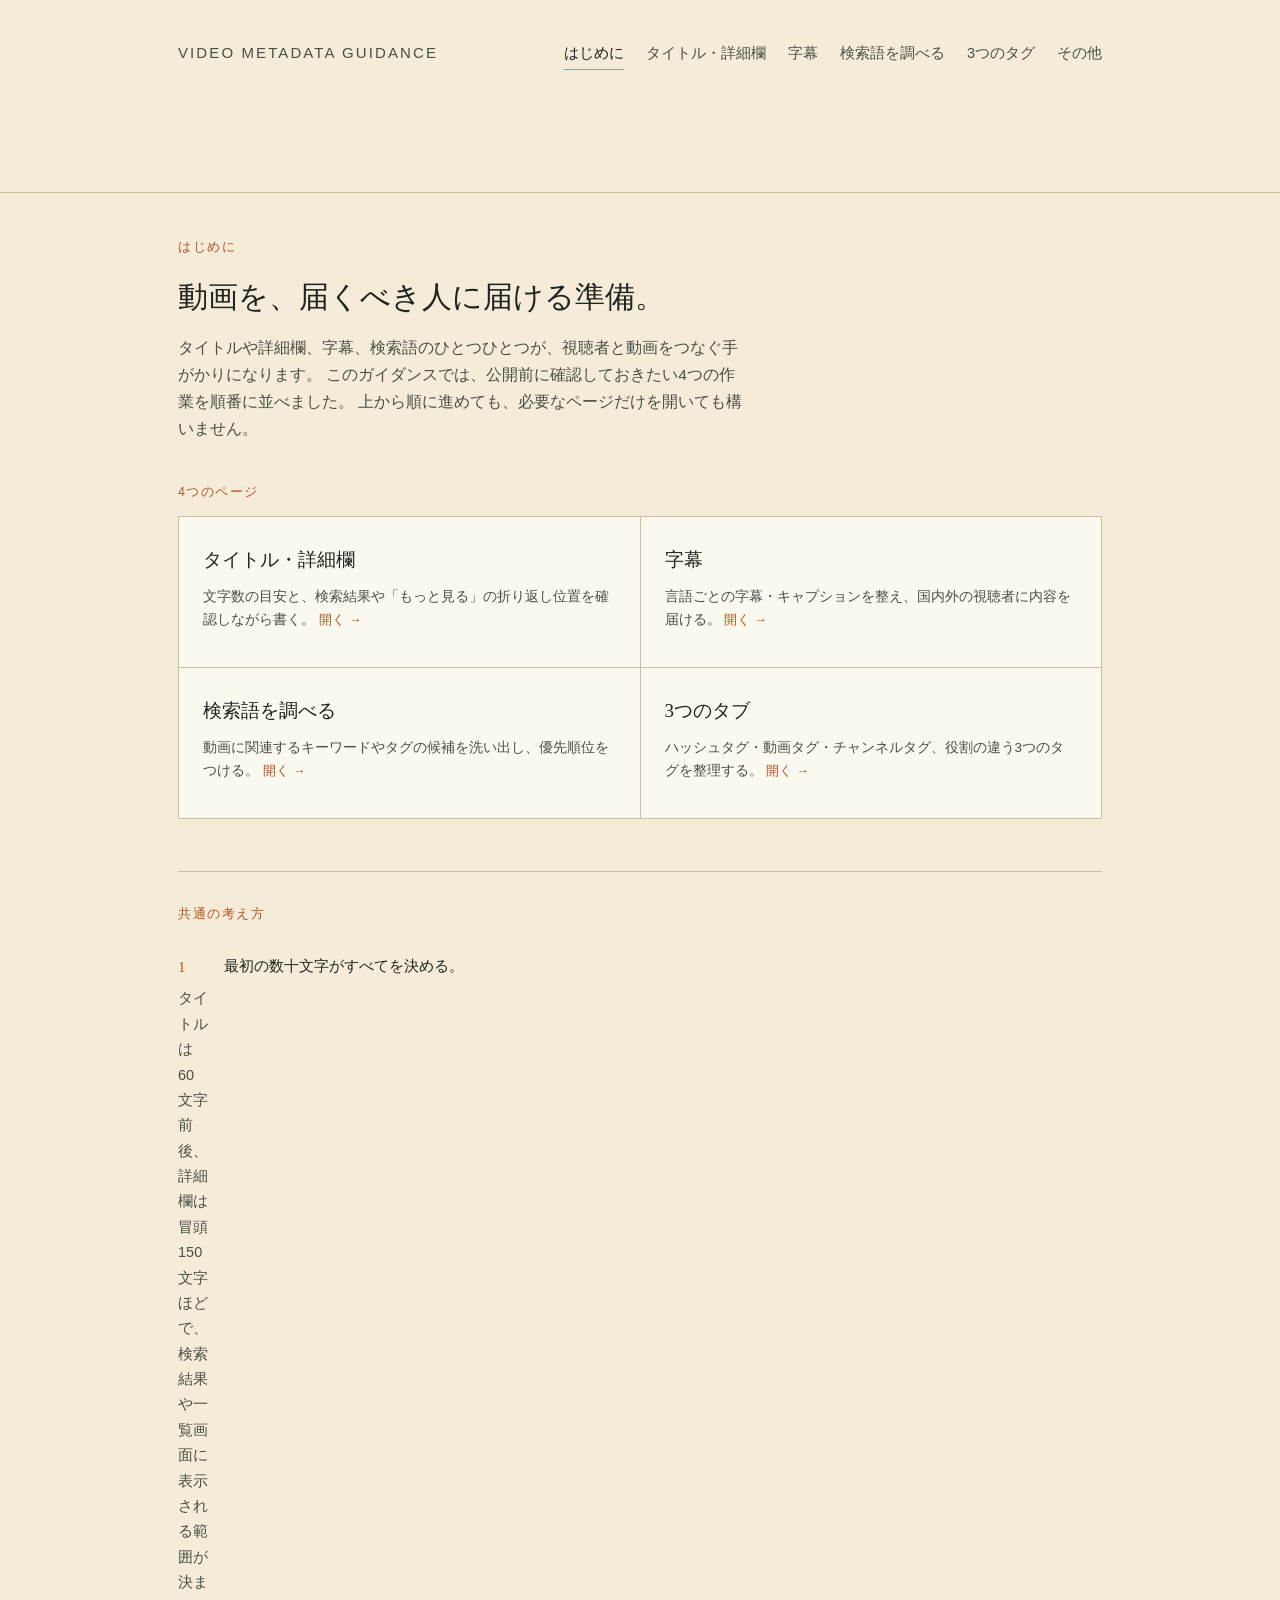
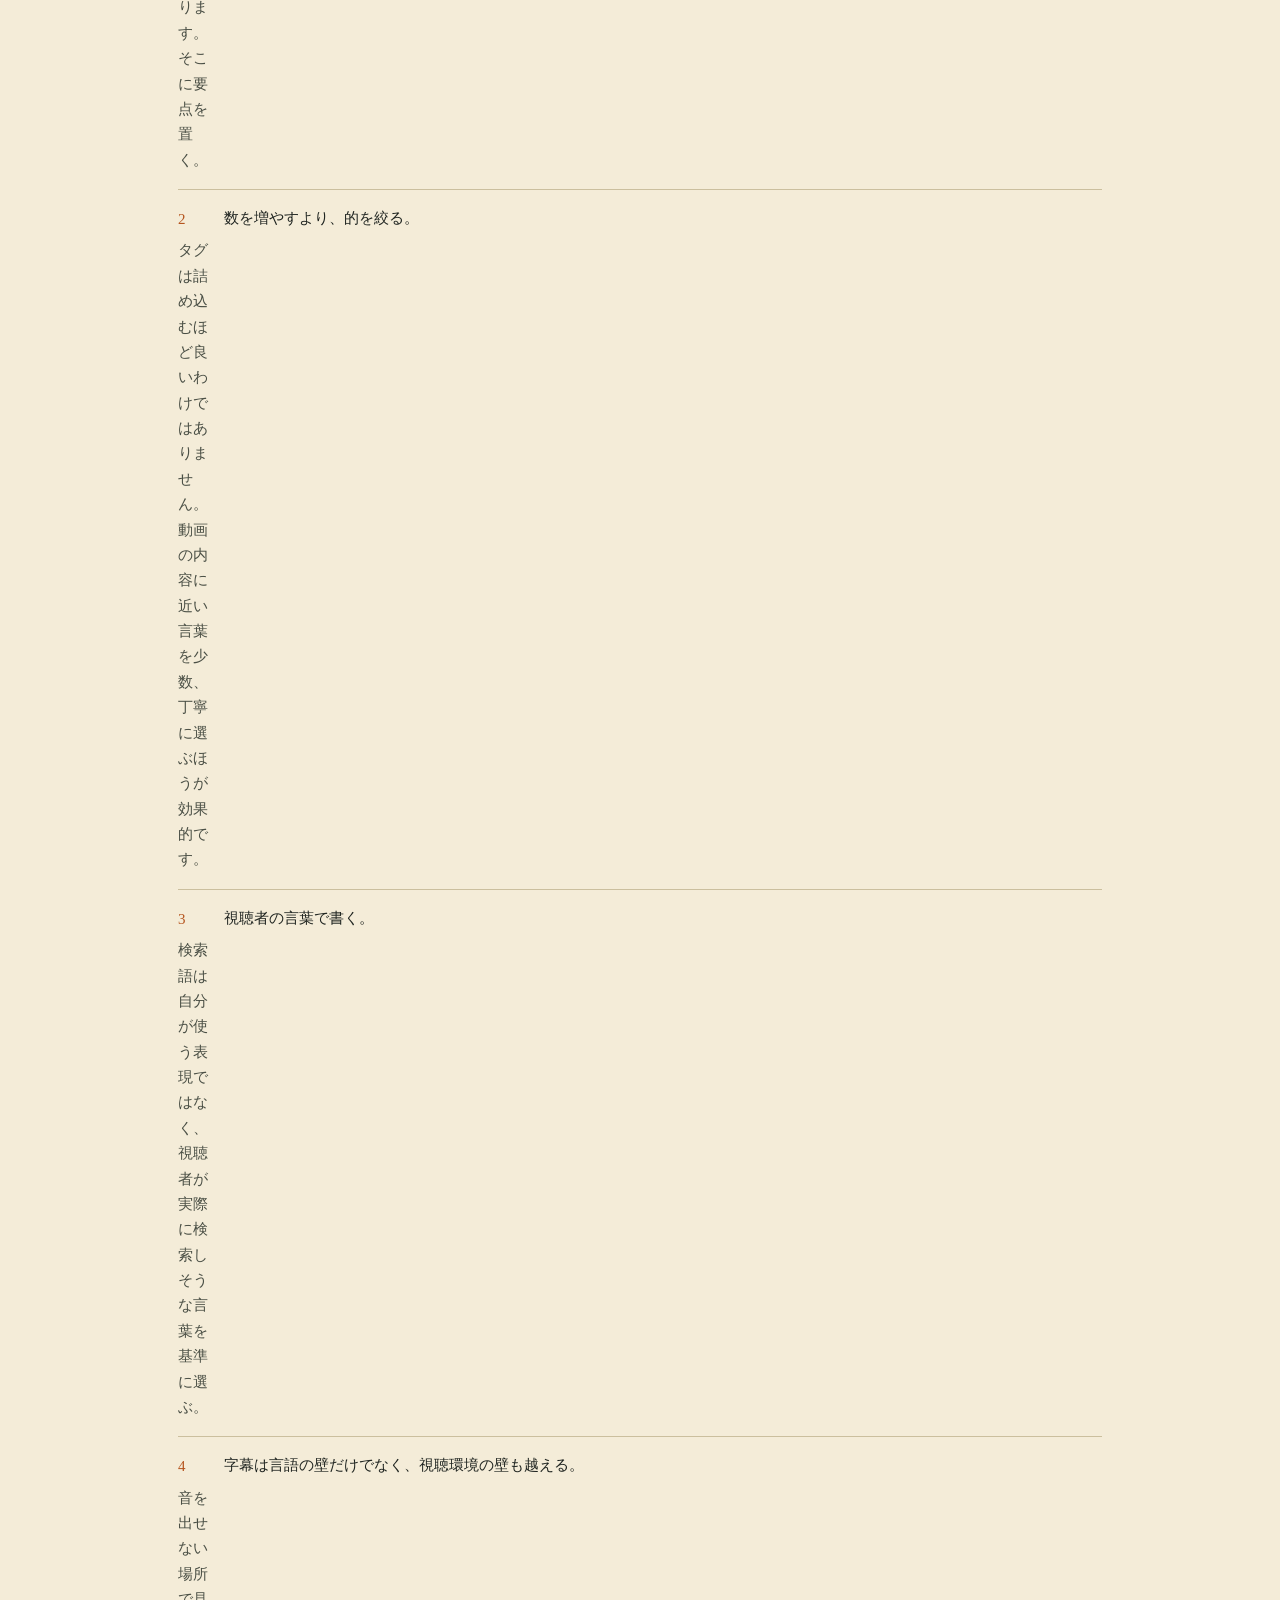
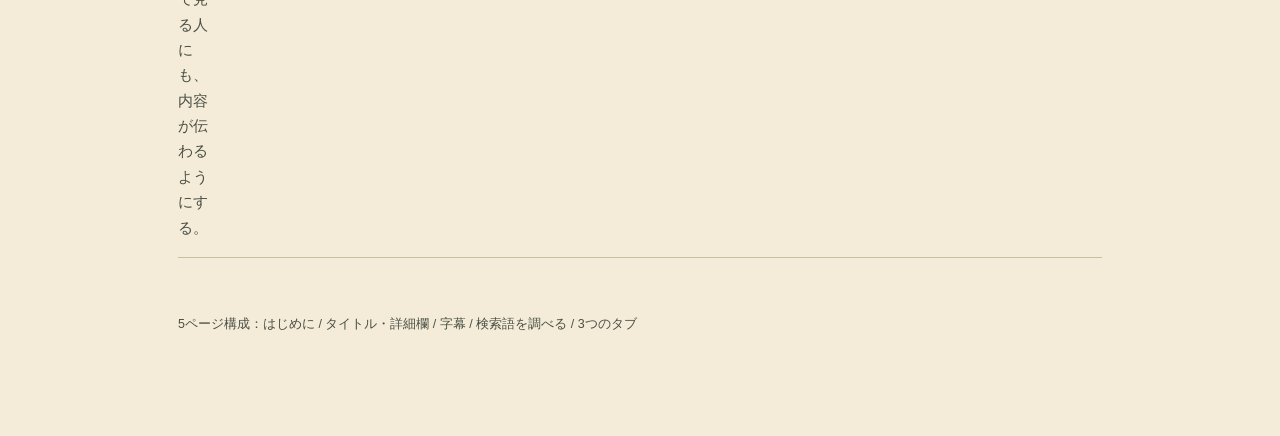
==== commit a1b2381f: "Add files via upload" ====
--- a/index.html
+++ b/index.html
@@ -17,6 +17,7 @@
       <a href="translation.html">字幕</a>
       <a href="keyword.html">検索語を調べる</a>
       <a href="threetags.html">3つのタグ</a>
+      <a href="etc.html">その他</a>
     </nav>
   </div>
 </header>
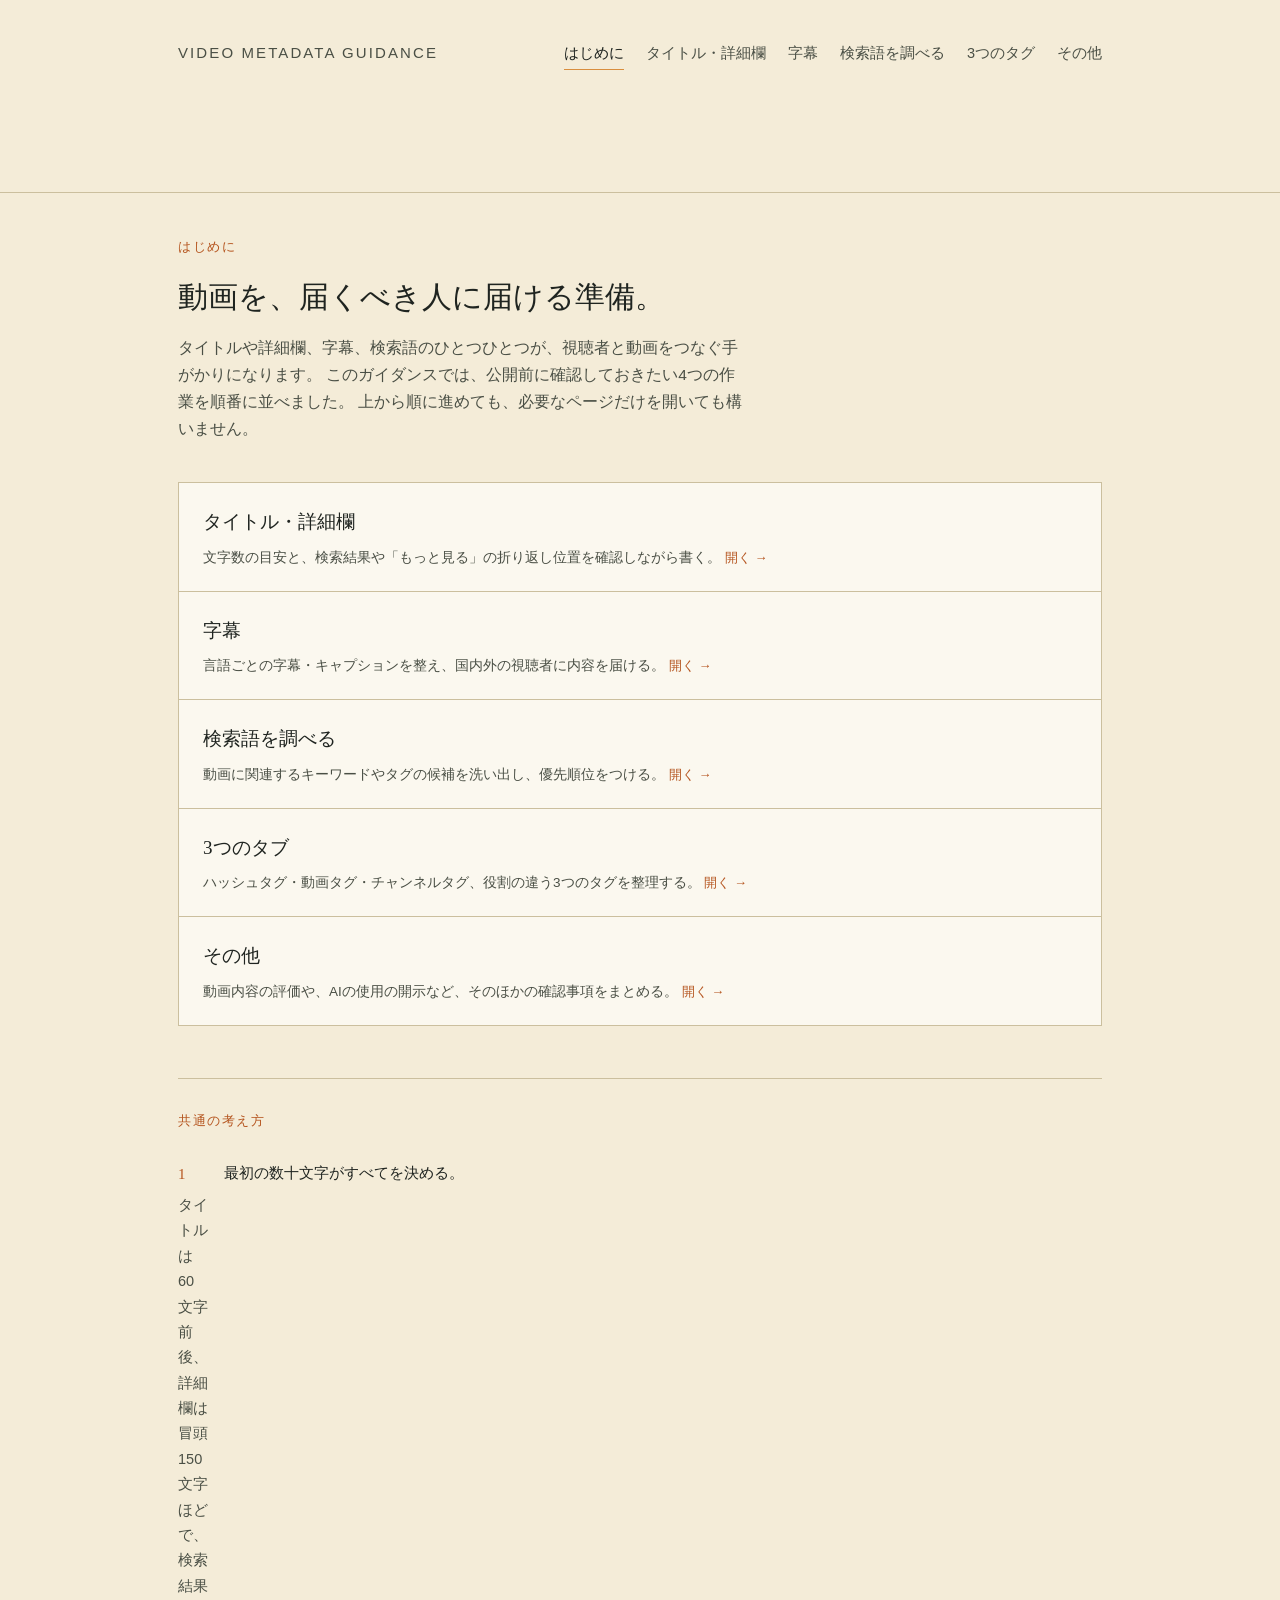
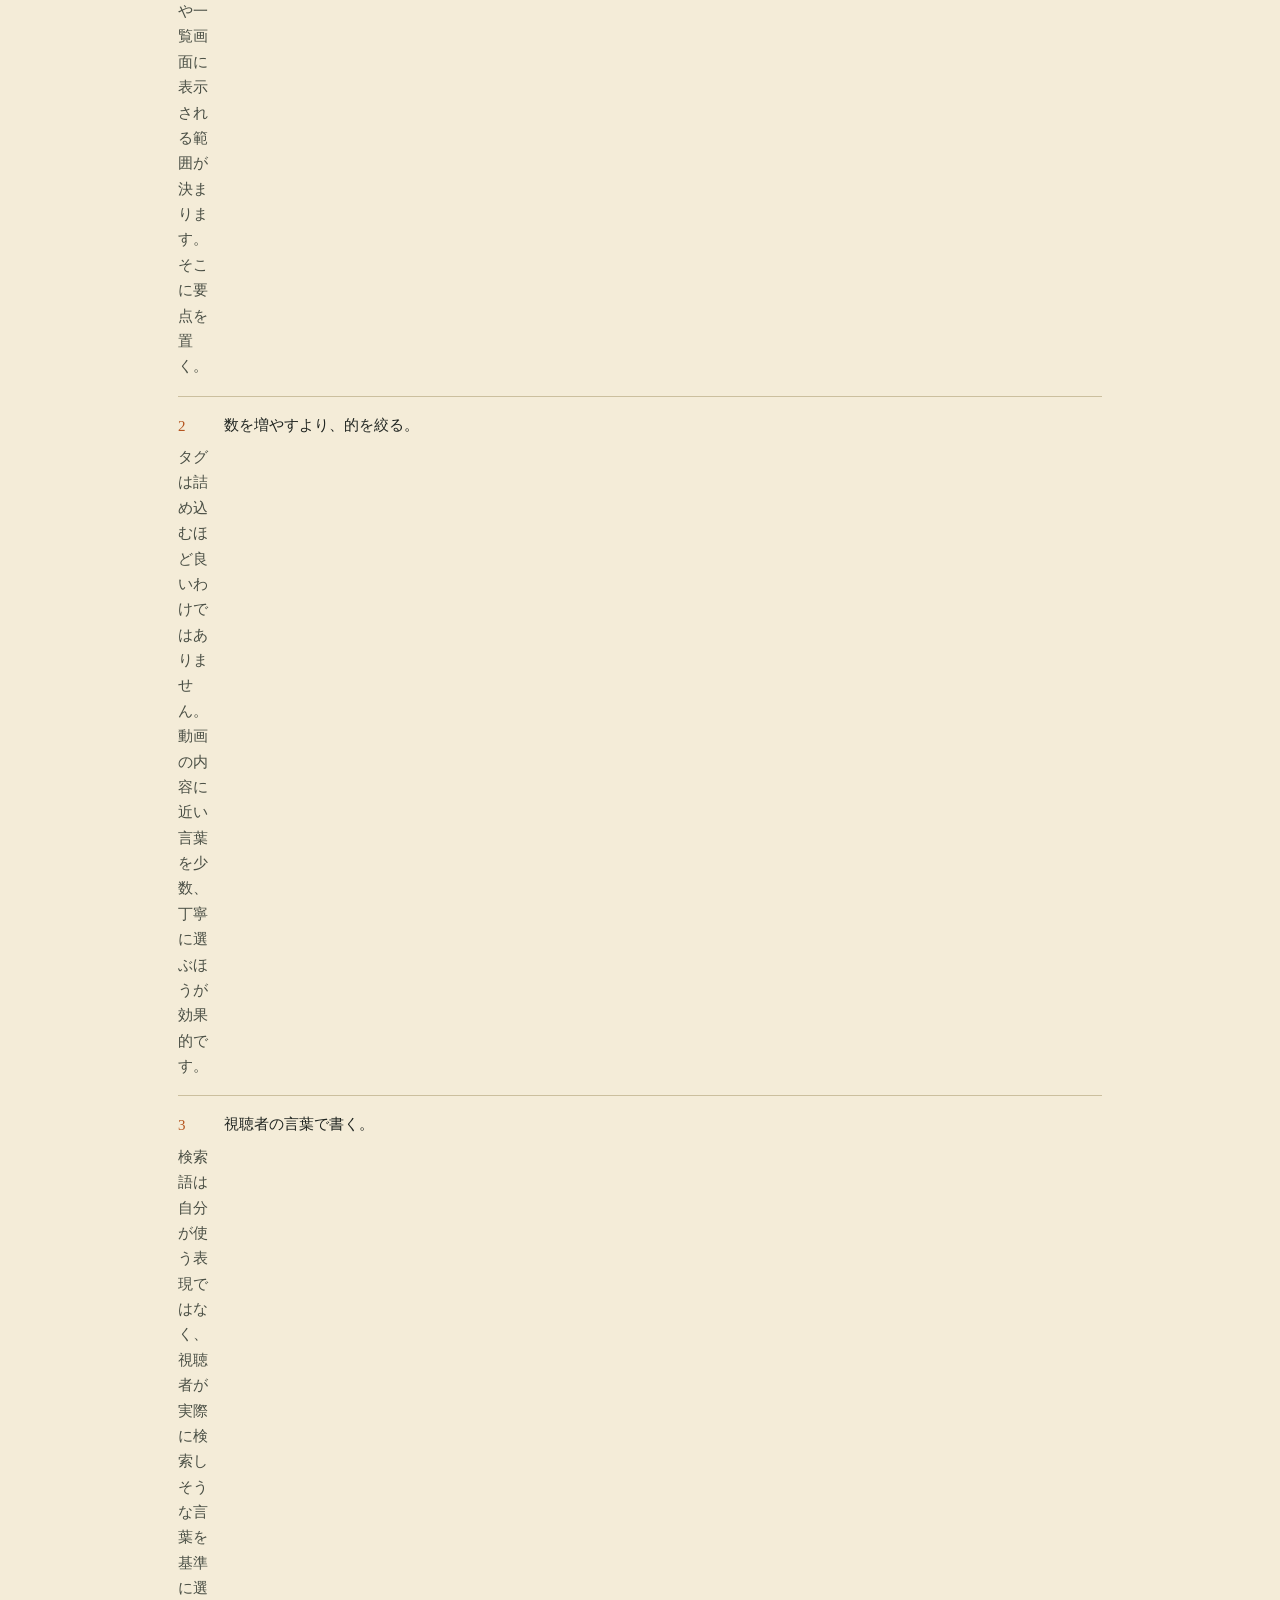
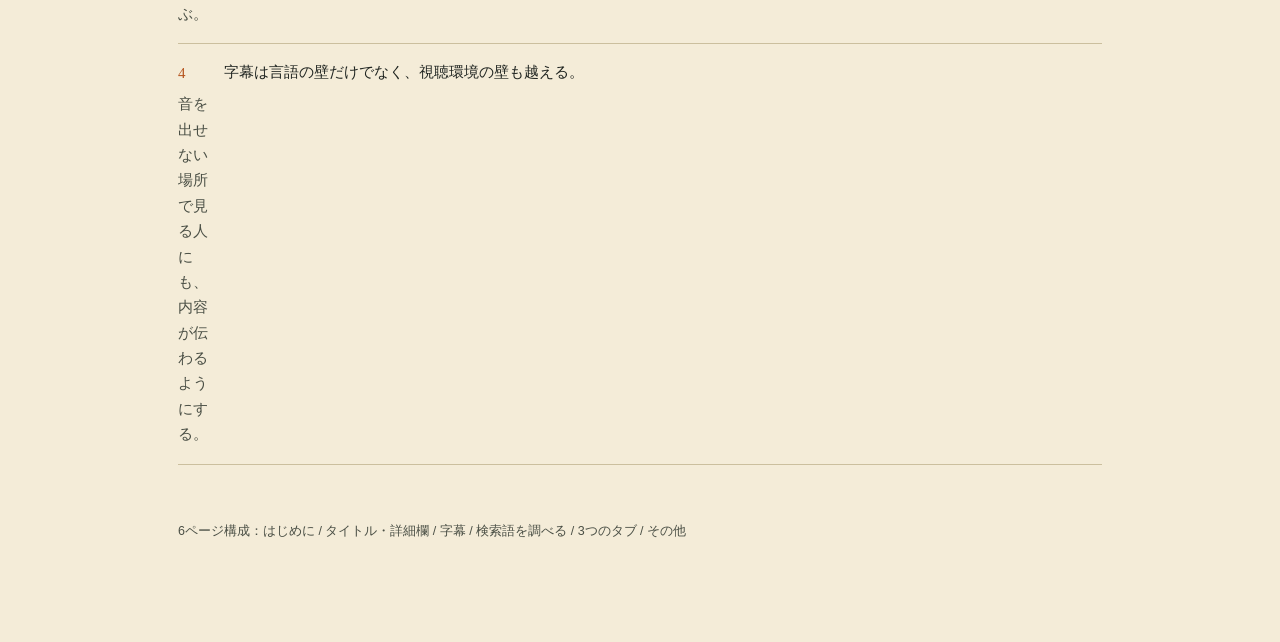
==== commit 5d166a72: "Add files via upload" ====
--- a/index.html
+++ b/index.html
@@ -32,7 +32,6 @@
     上から順に進めても、必要なページだけを開いても構いません。
   </p>
 
-  <p class="section-label">4つのページ</p>
   <div class="map">
     <a href="description.html">
       <h2>タイトル・詳細欄</h2>
@@ -50,6 +49,10 @@
       <h2>3つのタブ</h2>
       <p>ハッシュタグ・動画タグ・チャンネルタグ、役割の違う3つのタグを整理する。 <span class="go">開く →</span></p>
     </a>
+    <a href="etc.html">
+      <h2>その他</h2>
+      <p>動画内容の評価や、AIの使用の開示など、そのほかの確認事項をまとめる。 <span class="go">開く →</span></p>
+    </a>
   </div>
 
   <div class="principles">
@@ -63,7 +66,7 @@
   </div>
 
   <footer>
-    5ページ構成：はじめに / タイトル・詳細欄 / 字幕 / 検索語を調べる / 3つのタブ
+    6ページ構成：はじめに / タイトル・詳細欄 / 字幕 / 検索語を調べる / 3つのタブ / その他
   </footer>
 
 </div>
--- a/style.css
+++ b/style.css
@@ -226,7 +226,7 @@
 /* ---------- トップページ：ページ一覧マップ ---------- */
 .map {
   display: grid;
-  grid-template-columns: repeat(2, 1fr);
+  grid-template-columns: 1fr;
   gap: 1px;
   background: var(--line);
   border: 1px solid var(--line);
@@ -236,11 +236,10 @@
   background: var(--panel);
   text-decoration: none;
   color: inherit;
-  padding: 26px 24px;
+  padding: 22px 24px;
   display: flex;
   flex-direction: column;
-  gap: 10px;
-  min-height: 150px;
+  gap: 8px;
   transition: background 0.15s ease;
 }
 .map a:hover { background: #fffdf6; }
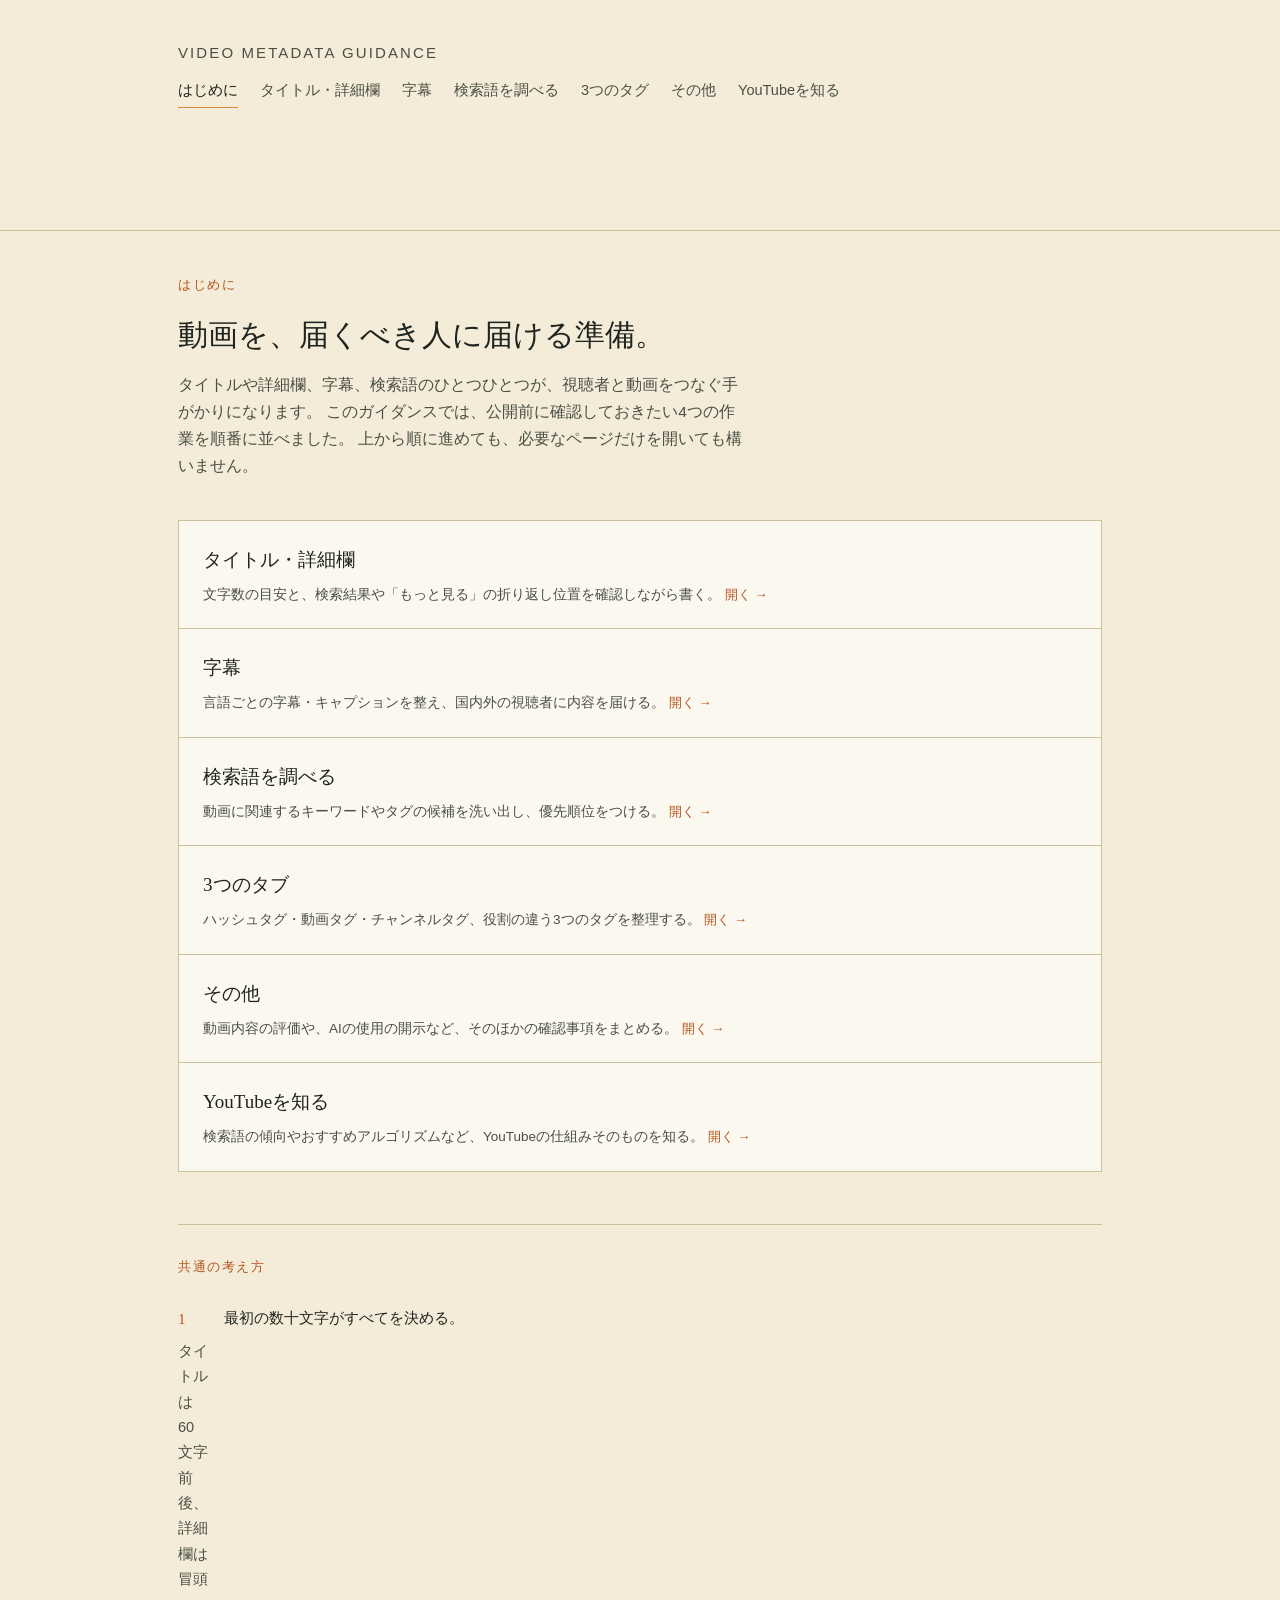
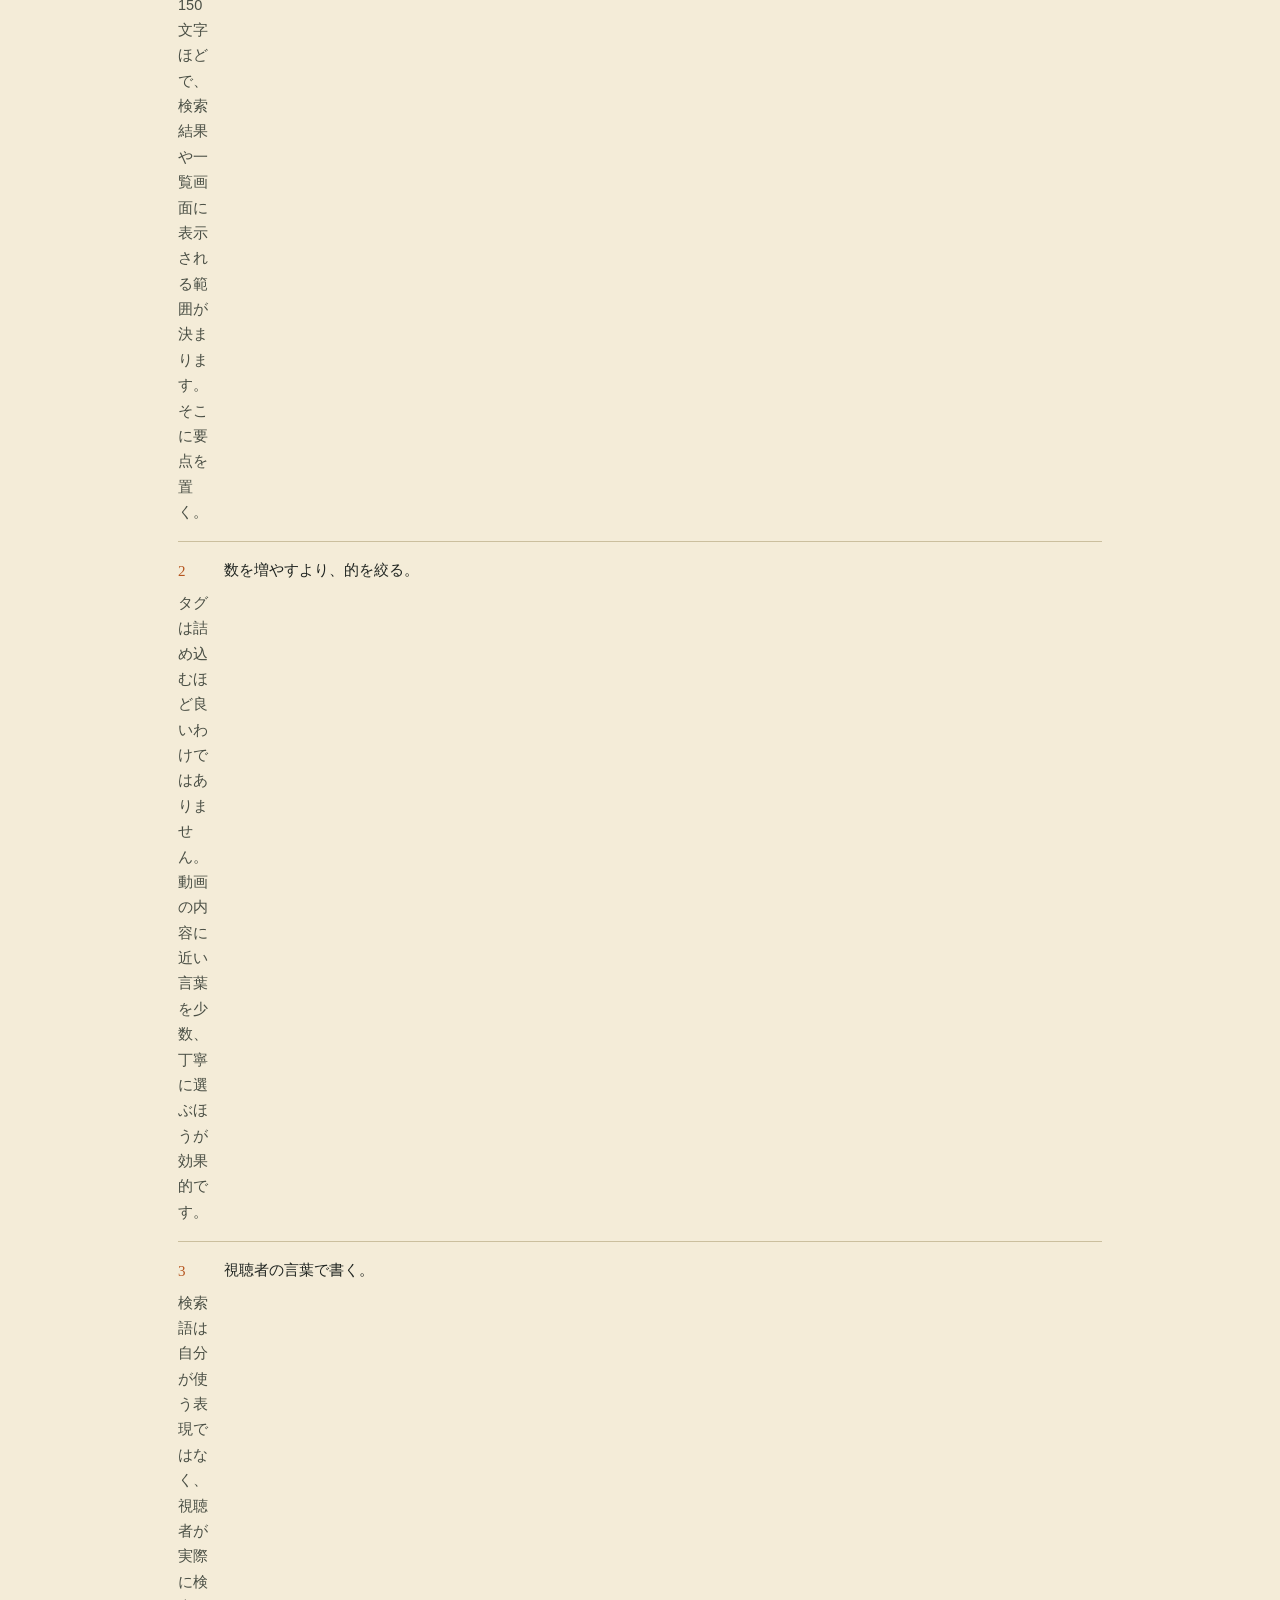
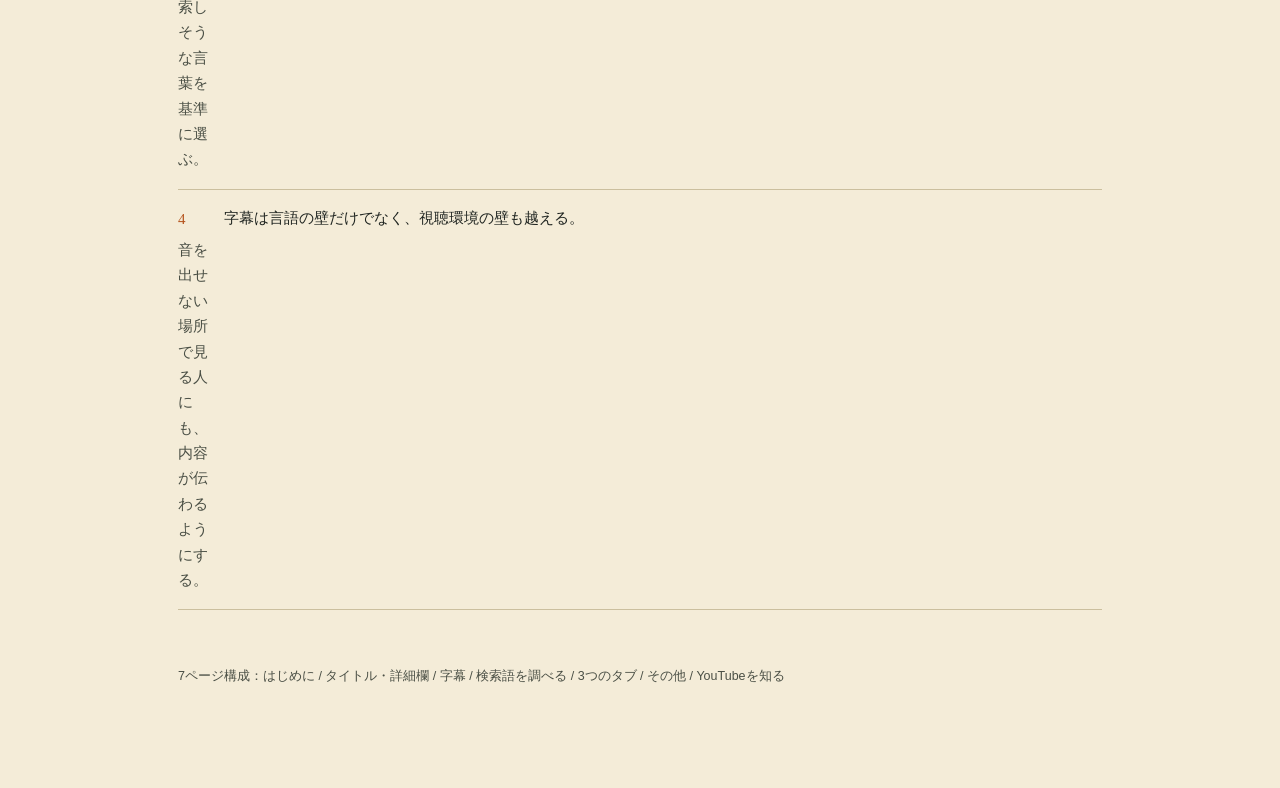
==== commit 9c87a184: "Add files via upload" ====
--- a/index.html
+++ b/index.html
@@ -18,6 +18,7 @@
       <a href="keyword.html">検索語を調べる</a>
       <a href="threetags.html">3つのタグ</a>
       <a href="etc.html">その他</a>
+      <a href="algorithm.html">YouTubeを知る</a>
     </nav>
   </div>
 </header>
@@ -53,6 +54,10 @@
       <h2>その他</h2>
       <p>動画内容の評価や、AIの使用の開示など、そのほかの確認事項をまとめる。 <span class="go">開く →</span></p>
     </a>
+    <a href="algorithm.html">
+      <h2>YouTubeを知る</h2>
+      <p>検索語の傾向やおすすめアルゴリズムなど、YouTubeの仕組みそのものを知る。 <span class="go">開く →</span></p>
+    </a>
   </div>
 
   <div class="principles">
@@ -66,7 +71,7 @@
   </div>
 
   <footer>
-    6ページ構成：はじめに / タイトル・詳細欄 / 字幕 / 検索語を調べる / 3つのタブ / その他
+    7ページ構成：はじめに / タイトル・詳細欄 / 字幕 / 検索語を調べる / 3つのタブ / その他 / YouTubeを知る
   </footer>
 
 </div>
--- a/style.css
+++ b/style.css
@@ -518,6 +518,97 @@
   .to-top { right: 16px; bottom: 16px; width: 42px; height: 42px; }
 }
 
+/* ---------- 検索語トグル：横並びの表グループ ---------- */
+.query-row {
+  display: grid;
+  grid-template-columns: repeat(3, 1fr);
+  gap: 20px;
+  align-items: start;
+  margin: 20px 0 44px;
+}
+.query-col { min-width: 0; }
+
+.query-trigger {
+  display: flex;
+  align-items: center;
+  gap: 10px;
+  width: 100%;
+  text-align: left;
+  background: var(--panel);
+  border: 1px solid var(--line);
+  cursor: pointer;
+  padding: 12px 14px;
+  font: inherit;
+}
+.query-trigger:hover { border-color: var(--accent-soft); }
+.query-trigger:hover .query-label { color: var(--accent); }
+.query-trigger:focus-visible { outline: 2px solid var(--accent-soft); outline-offset: 3px; }
+
+.query-label {
+  font-family: "Hiragino Kaku Gothic ProN", "Yu Gothic", sans-serif;
+  font-size: 14.5px;
+  font-weight: 500;
+  color: var(--ink);
+  transition: color 0.15s ease;
+}
+.query-caret {
+  margin-left: auto;
+  font-size: 12px;
+  color: var(--ink-soft);
+  flex-shrink: 0;
+  transition: transform 0.15s ease;
+}
+.query-col[data-open="true"] .query-caret { transform: rotate(180deg); }
+.query-col[data-open="true"] .query-trigger { border-color: var(--accent-soft); }
+
+.query-body {
+  display: grid;
+  grid-template-rows: 0fr;
+  transition: grid-template-rows 0.25s ease;
+}
+.query-col[data-open="true"] .query-body { grid-template-rows: 1fr; }
+
+.query-body-inner {
+  overflow: hidden auto;
+  max-height: 420px;
+  border: 1px solid var(--line);
+  border-top: none;
+}
+
+.query-table {
+  width: 100%;
+  border-collapse: collapse;
+  font-family: "Hiragino Kaku Gothic ProN", "Yu Gothic", sans-serif;
+  font-size: 12.5px;
+}
+.query-table th, .query-table td {
+  text-align: left;
+  padding: 6px 10px;
+  border-bottom: 1px solid var(--line);
+}
+.query-table th {
+  position: sticky;
+  top: 0;
+  background: var(--panel);
+  color: var(--ink-soft);
+  font-weight: 500;
+  font-size: 11px;
+  letter-spacing: 0.04em;
+}
+.query-table td.num-cell {
+  font-family: "SFMono-Regular", Menlo, Consolas, monospace;
+  color: var(--ink-soft);
+  text-align: right;
+  width: 3.5em;
+}
+.query-table tr:last-child td { border-bottom: none; }
+
+@media (max-width: 820px) {
+  .query-row { grid-template-columns: 1fr; }
+}
+
+.query-row.query-row-single { grid-template-columns: 1fr; }
+
 /* ---------- フッター ---------- */
 footer.pagefoot {
   margin-top: 60px;
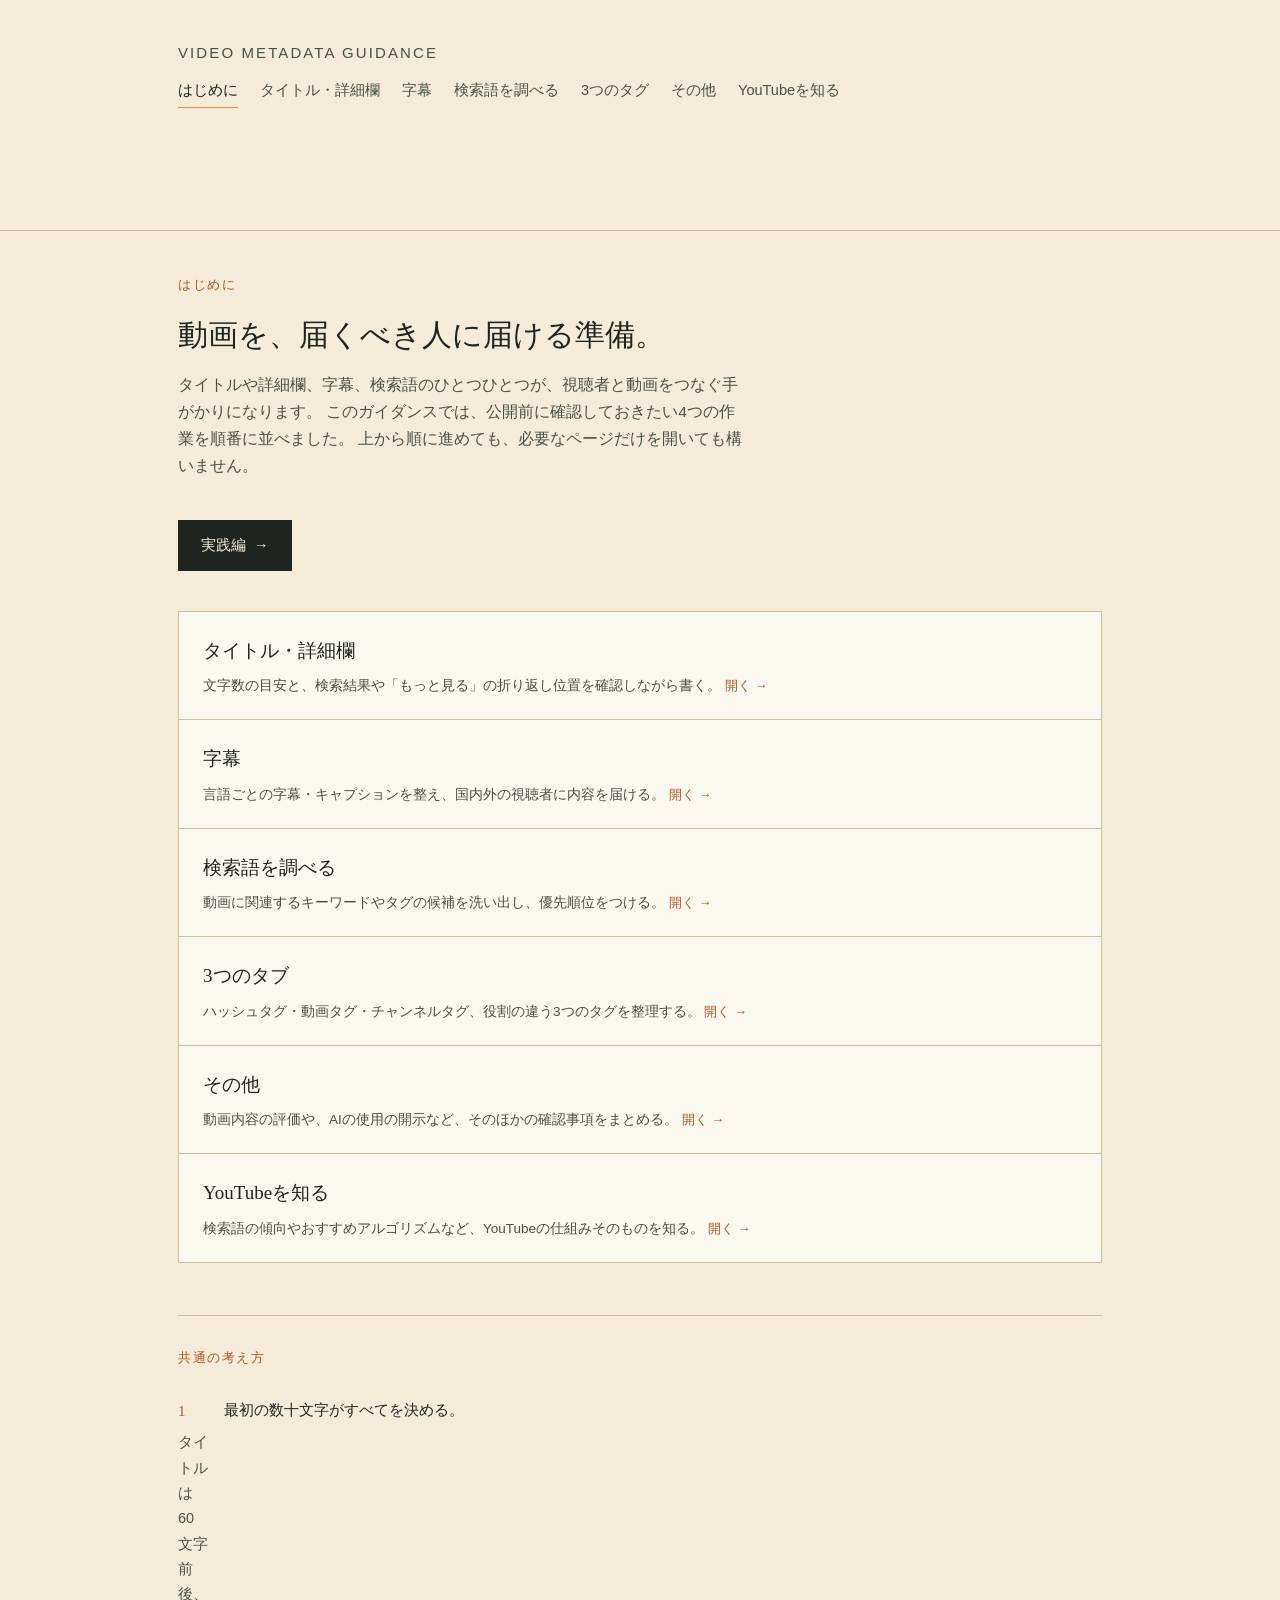
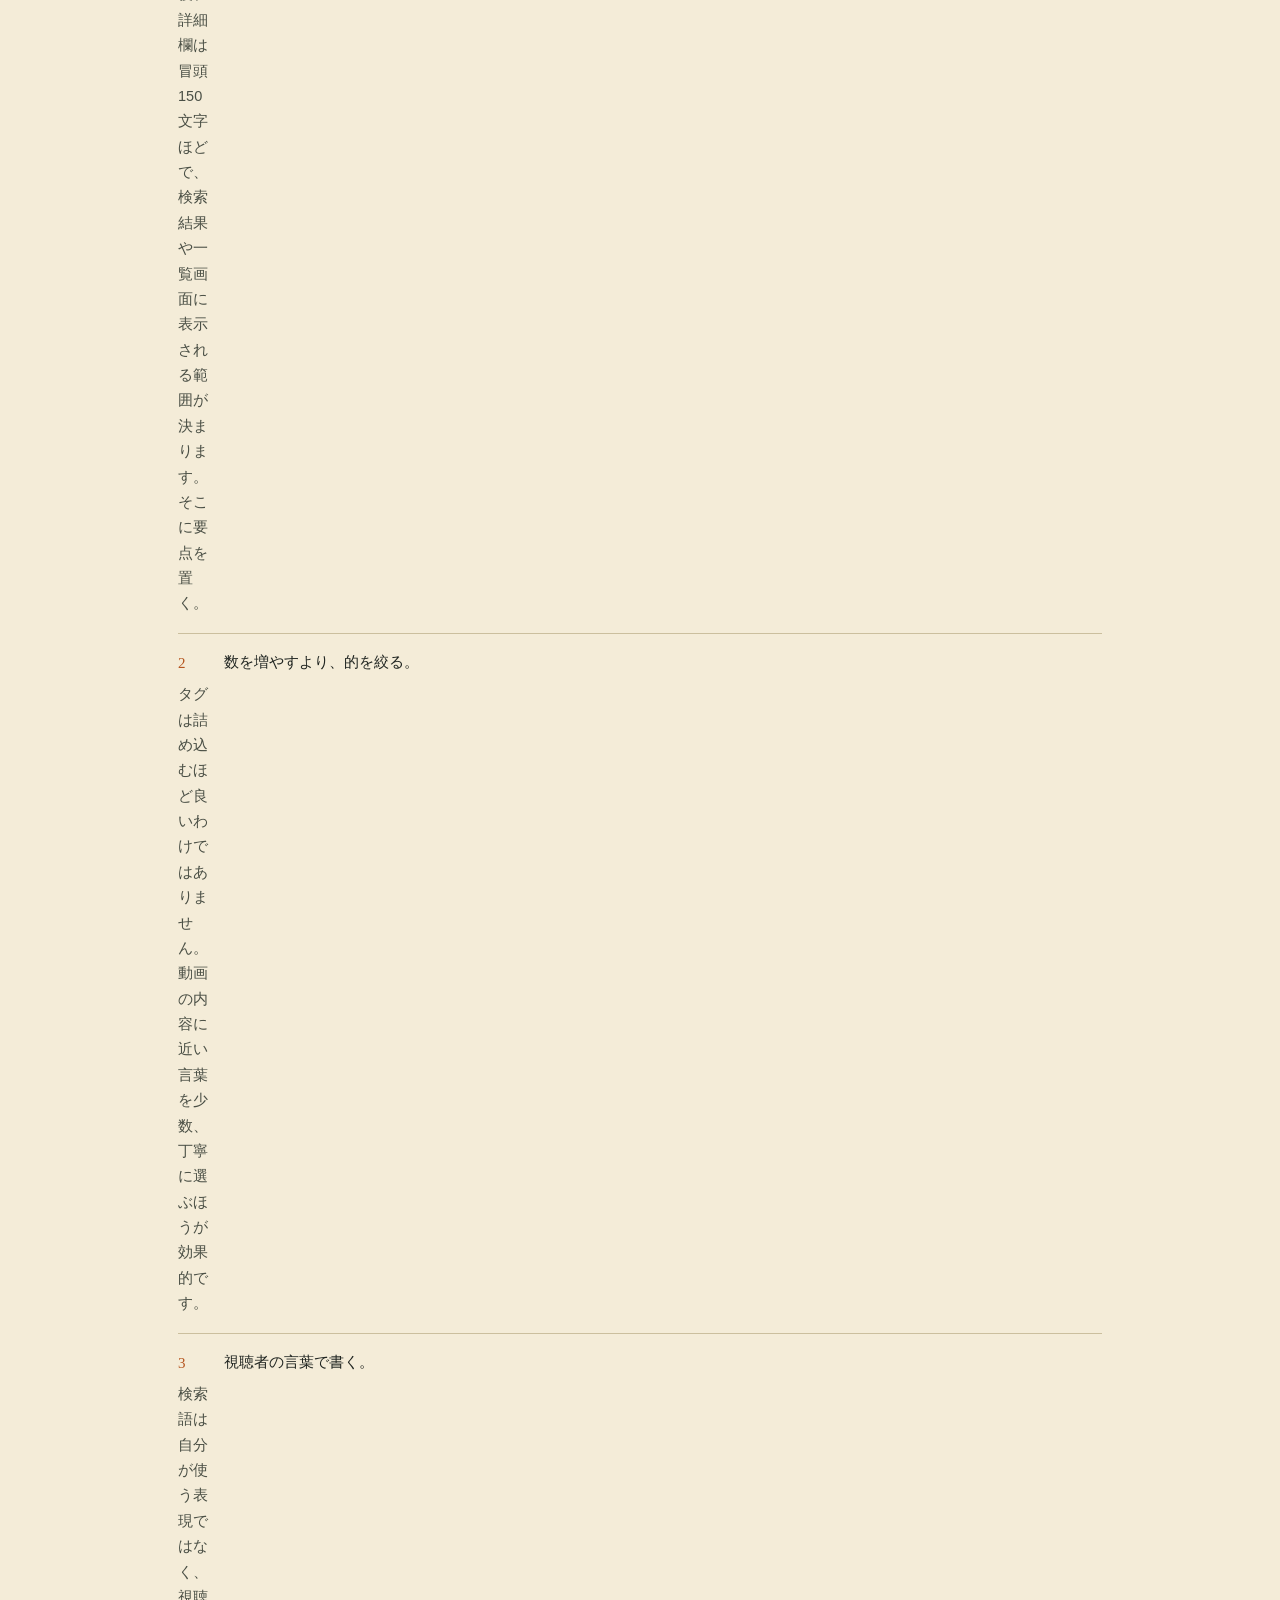
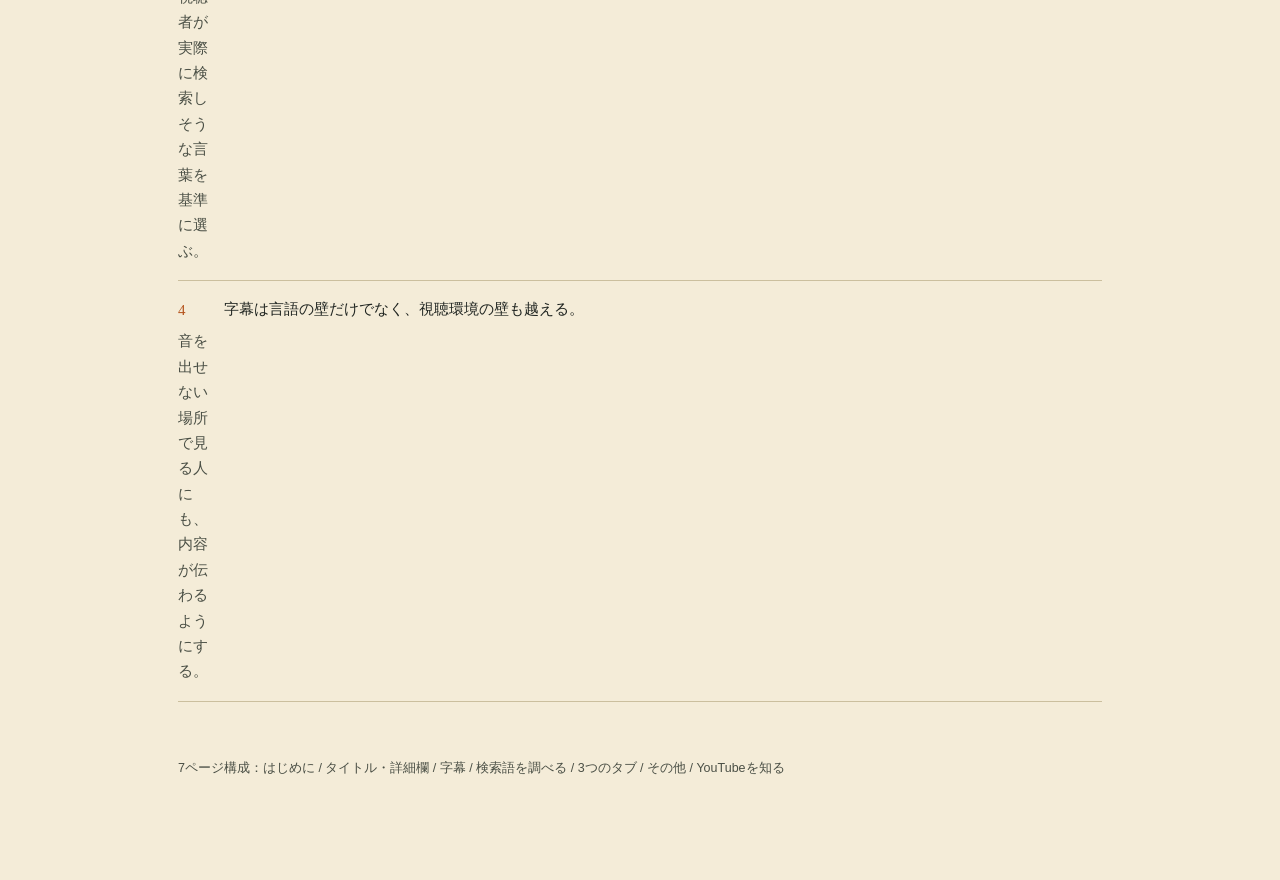
==== commit 9e7fcd23: "Add files via upload" ====
--- a/index.html
+++ b/index.html
@@ -32,6 +32,10 @@
     このガイダンスでは、公開前に確認しておきたい4つの作業を順番に並べました。
     上から順に進めても、必要なページだけを開いても構いません。
   </p>
+
+  <a class="action-link" href="https://hitoiki4105.github.io/youtube-description-maker/detail/guidance.html">
+    実践編 <span class="arrow">→</span>
+  </a>
 
   <div class="map">
     <a href="description.html">
--- a/style.css
+++ b/style.css
@@ -609,6 +609,26 @@
 
 .query-row.query-row-single { grid-template-columns: 1fr; }
 
+/* ---------- 実践編ボタン ---------- */
+.action-link {
+  display: inline-flex;
+  align-items: center;
+  gap: 8px;
+  font-family: "Hiragino Kaku Gothic ProN", "Yu Gothic", sans-serif;
+  font-size: 14.5px;
+  color: var(--bg);
+  background: var(--ink);
+  border: 1px solid var(--ink);
+  padding: 12px 22px;
+  text-decoration: none;
+  margin: 0 0 40px;
+  transition: background 0.15s ease, border-color 0.15s ease;
+}
+.action-link:hover { background: var(--accent); border-color: var(--accent); }
+.action-link:focus-visible { outline: 2px solid var(--accent-soft); outline-offset: 3px; }
+.action-link .arrow { transition: transform 0.15s ease; }
+.action-link:hover .arrow { transform: translateX(3px); }
+
 /* ---------- フッター ---------- */
 footer.pagefoot {
   margin-top: 60px;
